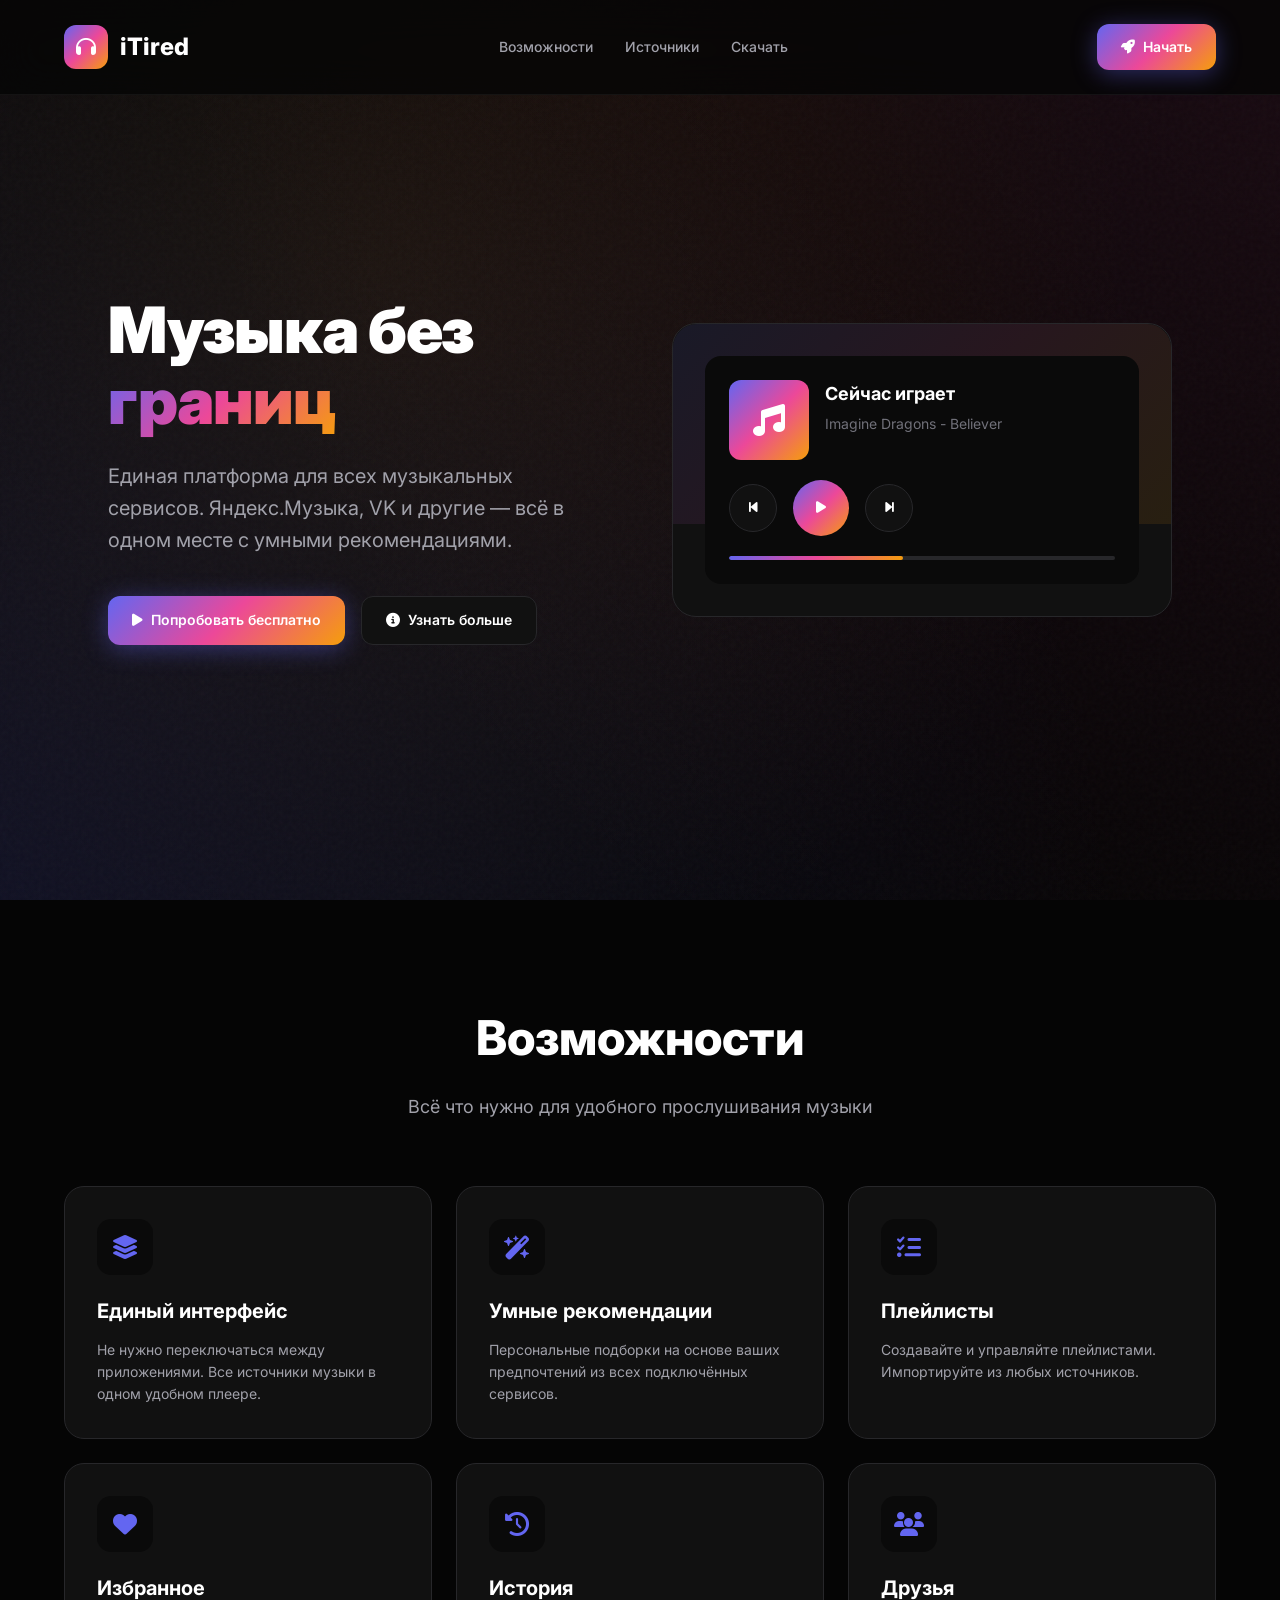
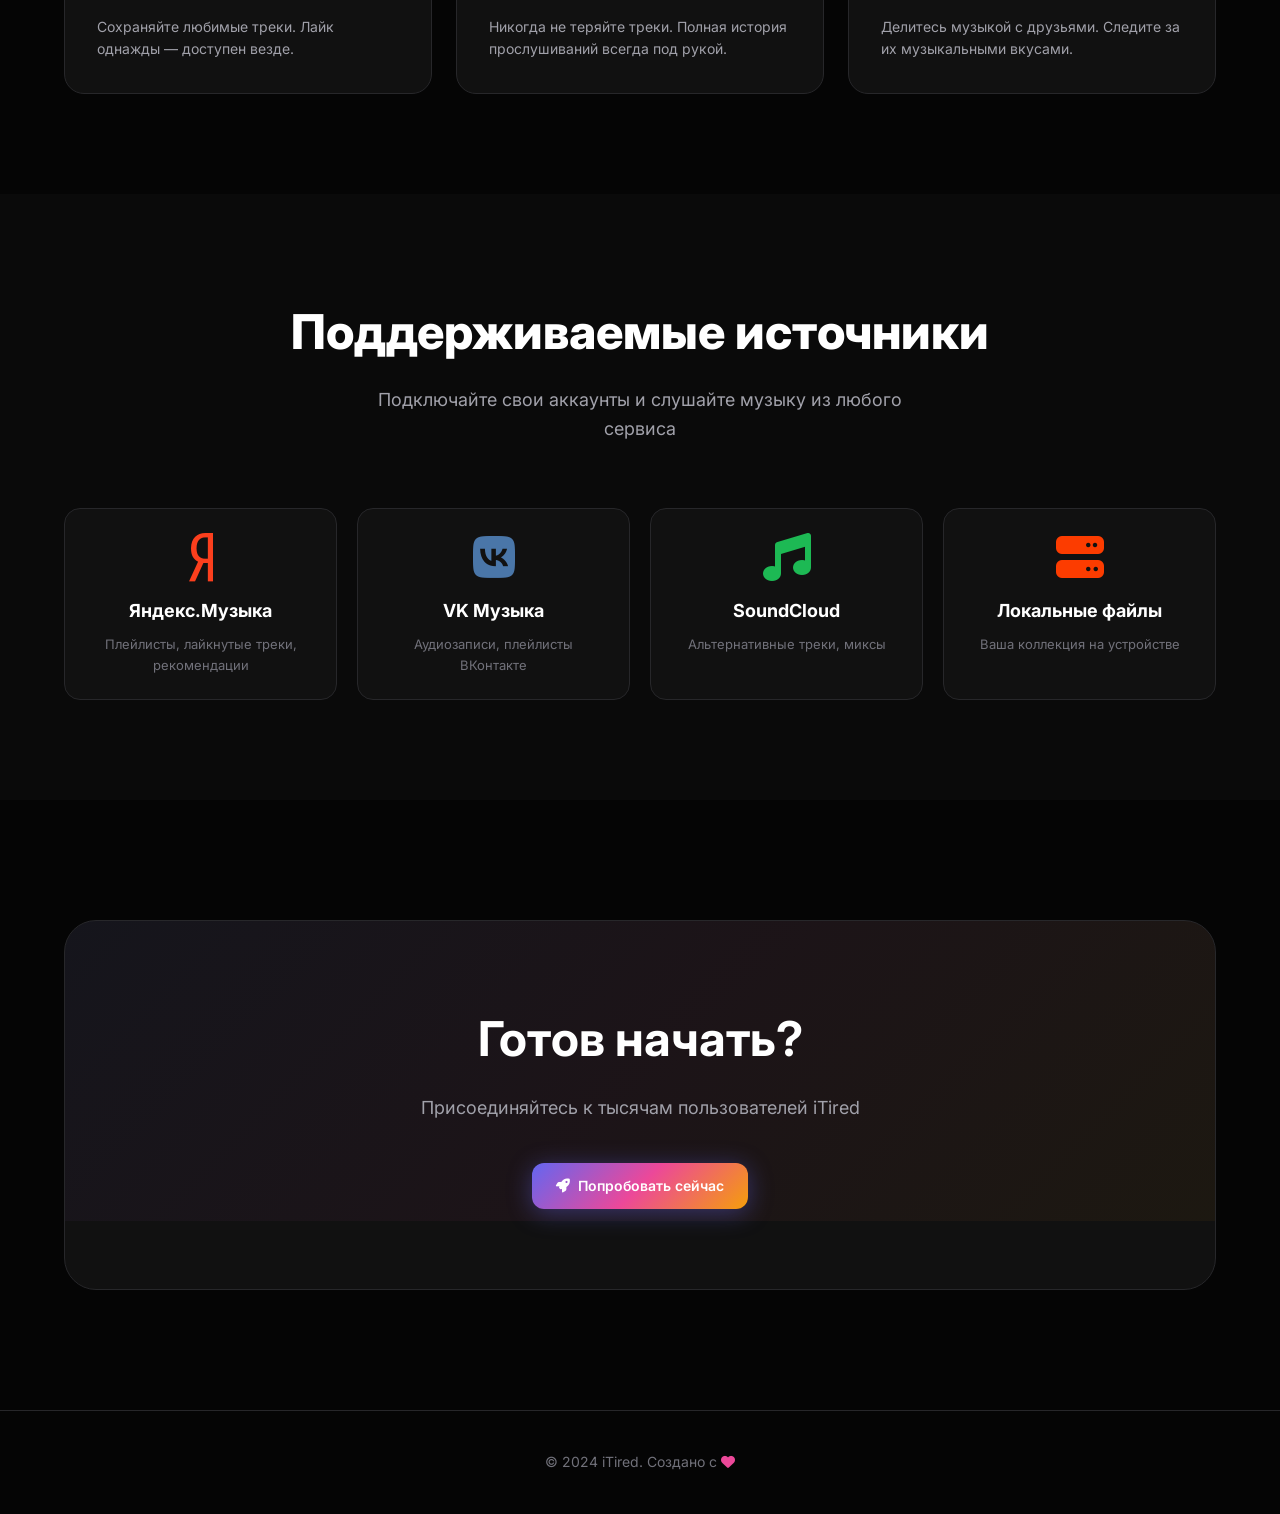
==== itiredmp3-main/landing/index.html @ ed6dc771 "Add files via upload" ====
<!DOCTYPE html>
<html lang="ru">
<head>
    <meta charset="UTF-8">
    <meta name="viewport" content="width=device-width, initial-scale=1.0">
    <title>iTired - Музыкальная платформа нового поколения</title>
    <link href="https://fonts.googleapis.com/css2?family=Inter:wght@400;500;600;700;800;900&display=swap" rel="stylesheet">
    <link href="https://cdnjs.cloudflare.com/ajax/libs/font-awesome/6.4.0/css/all.min.css" rel="stylesheet">
    <style>
        * {
            margin: 0;
            padding: 0;
            box-sizing: border-box;
        }

        :root {
            --bg: #050505;
            --bg-elevated: #0a0a0a;
            --bg-card: #111111;
            --accent: #6366f1;
            --accent-hover: #818cf8;
            --text: #ffffff;
            --text-secondary: #a1a1aa;
            --text-muted: #71717a;
            --border: #27272a;
            --gradient-1: linear-gradient(135deg, #6366f1 0%, #ec4899 50%, #f59e0b 100%);
            --gradient-2: linear-gradient(135deg, #0f0f0f 0%, #1a1a2e 100%);
        }

        body {
            font-family: 'Inter', -apple-system, sans-serif;
            background: var(--bg);
            color: var(--text);
            line-height: 1.6;
            overflow-x: hidden;
        }

        /* Animated Background */
        .bg-animation {
            position: fixed;
            top: 0;
            left: 0;
            width: 100%;
            height: 100%;
            z-index: -1;
            overflow: hidden;
        }

        .bg-animation::before {
            content: '';
            position: absolute;
            top: -50%;
            left: -50%;
            width: 200%;
            height: 200%;
            background: 
                radial-gradient(circle at 20% 80%, rgba(99, 102, 241, 0.15) 0%, transparent 50%),
                radial-gradient(circle at 80% 20%, rgba(236, 72, 153, 0.1) 0%, transparent 50%),
                radial-gradient(circle at 40% 40%, rgba(245, 158, 11, 0.08) 0%, transparent 40%);
            animation: bgMove 20s ease-in-out infinite;
        }

        @keyframes bgMove {
            0%, 100% { transform: translate(0, 0) rotate(0deg); }
            25% { transform: translate(2%, 2%) rotate(1deg); }
            50% { transform: translate(0, 4%) rotate(0deg); }
            75% { transform: translate(-2%, 2%) rotate(-1deg); }
        }

        /* Noise Overlay */
        .noise {
            position: fixed;
            inset: 0;
            z-index: -1;
            opacity: 0.03;
            pointer-events: none;
            background-image: url("data:image/svg+xml,%3Csvg viewBox='0 0 256 256' xmlns='http://www.w3.org/2000/svg'%3E%3Cfilter id='f'%3E%3CfeTurbulence type='fractalNoise' baseFrequency='.8' numOctaves='4' stitchTiles='stitch'/%3E%3C/filter%3E%3Crect width='100%25' height='100%25' filter='url(%23f)'/%3E%3C/svg%3E");
        }

        /* Container */
        .container {
            max-width: 1200px;
            margin: 0 auto;
            padding: 0 24px;
        }

        /* Header */
        header {
            padding: 24px 0;
            position: fixed;
            top: 0;
            left: 0;
            right: 0;
            z-index: 100;
            background: rgba(5, 5, 5, 0.8);
            backdrop-filter: blur(20px);
            border-bottom: 1px solid rgba(255, 255, 255, 0.05);
        }

        header .container {
            display: flex;
            justify-content: space-between;
            align-items: center;
        }

        .logo {
            display: flex;
            align-items: center;
            gap: 12px;
            font-size: 24px;
            font-weight: 800;
            text-decoration: none;
            color: var(--text);
        }

        .logo-icon {
            width: 44px;
            height: 44px;
            background: var(--gradient-1);
            border-radius: 12px;
            display: flex;
            align-items: center;
            justify-content: center;
            font-size: 20px;
        }

        .nav-links {
            display: flex;
            gap: 32px;
            align-items: center;
        }

        .nav-links a {
            color: var(--text-secondary);
            text-decoration: none;
            font-size: 14px;
            font-weight: 500;
            transition: color 0.2s;
        }

        .nav-links a:hover {
            color: var(--text);
        }

        .btn {
            display: inline-flex;
            align-items: center;
            gap: 8px;
            padding: 12px 24px;
            border-radius: 12px;
            font-size: 14px;
            font-weight: 600;
            text-decoration: none;
            transition: all 0.3s;
            cursor: pointer;
            border: none;
        }

        .btn-primary {
            background: var(--gradient-1);
            color: white;
            box-shadow: 0 4px 24px rgba(99, 102, 241, 0.4);
        }

        .btn-primary:hover {
            transform: translateY(-2px);
            box-shadow: 0 8px 32px rgba(99, 102, 241, 0.5);
        }

        .btn-secondary {
            background: var(--bg-card);
            color: var(--text);
            border: 1px solid var(--border);
        }

        .btn-secondary:hover {
            background: var(--bg-elevated);
            border-color: var(--accent);
        }

        /* Hero Section */
        .hero {
            min-height: 100vh;
            display: flex;
            align-items: center;
            padding: 120px 0 80px;
        }

        .hero-content {
            display: grid;
            grid-template-columns: 1fr 1fr;
            gap: 64px;
            align-items: center;
        }

        .hero-text h1 {
            font-size: 64px;
            font-weight: 900;
            line-height: 1.1;
            margin-bottom: 24px;
            letter-spacing: -0.02em;
        }

        .hero-text h1 span {
            background: var(--gradient-1);
            -webkit-background-clip: text;
            -webkit-text-fill-color: transparent;
            background-clip: text;
        }

        .hero-text p {
            font-size: 20px;
            color: var(--text-secondary);
            margin-bottom: 40px;
            max-width: 500px;
        }

        .hero-buttons {
            display: flex;
            gap: 16px;
            flex-wrap: wrap;
        }

        .hero-visual {
            position: relative;
        }

        .hero-card {
            background: var(--bg-card);
            border: 1px solid var(--border);
            border-radius: 24px;
            padding: 32px;
            position: relative;
            overflow: hidden;
        }

        .hero-card::before {
            content: '';
            position: absolute;
            top: 0;
            left: 0;
            right: 0;
            height: 200px;
            background: var(--gradient-1);
            opacity: 0.1;
            border-radius: 24px 24px 0 0;
        }

        .player-preview {
            background: var(--bg-elevated);
            border-radius: 16px;
            padding: 24px;
            position: relative;
            z-index: 1;
        }

        .player-preview-header {
            display: flex;
            gap: 16px;
            margin-bottom: 20px;
        }

        .player-cover {
            width: 80px;
            height: 80px;
            background: var(--gradient-1);
            border-radius: 12px;
            display: flex;
            align-items: center;
            justify-content: center;
            font-size: 32px;
        }

        .player-info h3 {
            font-size: 18px;
            margin-bottom: 4px;
        }

        .player-info p {
            font-size: 14px;
            color: var(--text-muted);
        }

        .player-controls {
            display: flex;
            align-items: center;
            gap: 16px;
        }

        .player-btn {
            width: 48px;
            height: 48px;
            border-radius: 50%;
            background: var(--bg-card);
            border: 1px solid var(--border);
            color: var(--text);
            display: flex;
            align-items: center;
            justify-content: center;
            cursor: pointer;
            transition: all 0.2s;
        }

        .player-btn:hover {
            border-color: var(--accent);
            color: var(--accent);
        }

        .player-btn.play {
            background: var(--gradient-1);
            border: none;
            width: 56px;
            height: 56px;
        }

        .progress-bar {
            height: 4px;
            background: var(--border);
            border-radius: 2px;
            margin-top: 20px;
            overflow: hidden;
        }

        .progress-fill {
            height: 100%;
            width: 45%;
            background: var(--gradient-1);
            border-radius: 2px;
            animation: progressAnim 3s ease-in-out infinite;
        }

        @keyframes progressAnim {
            0%, 100% { width: 25%; }
            50% { width: 65%; }
        }

        /* Features Section */
        .features {
            padding: 100px 0;
        }

        .section-header {
            text-align: center;
            margin-bottom: 64px;
        }

        .section-header h2 {
            font-size: 48px;
            font-weight: 800;
            margin-bottom: 16px;
        }

        .section-header p {
            font-size: 18px;
            color: var(--text-secondary);
            max-width: 600px;
            margin: 0 auto;
        }

        .features-grid {
            display: grid;
            grid-template-columns: repeat(3, 1fr);
            gap: 24px;
        }

        .feature-card {
            background: var(--bg-card);
            border: 1px solid var(--border);
            border-radius: 20px;
            padding: 32px;
            transition: all 0.3s;
        }

        .feature-card:hover {
            border-color: var(--accent);
            transform: translateY(-4px);
        }

        .feature-icon {
            width: 56px;
            height: 56px;
            background: var(--bg-elevated);
            border-radius: 14px;
            display: flex;
            align-items: center;
            justify-content: center;
            font-size: 24px;
            margin-bottom: 20px;
            color: var(--accent);
        }

        .feature-card h3 {
            font-size: 20px;
            margin-bottom: 12px;
        }

        .feature-card p {
            color: var(--text-secondary);
            font-size: 14px;
        }

        /* Sources Section */
        .sources {
            padding: 100px 0;
            background: var(--bg-elevated);
        }

        .sources-grid {
            display: grid;
            grid-template-columns: repeat(4, 1fr);
            gap: 20px;
        }

        .source-card {
            background: var(--bg-card);
            border: 1px solid var(--border);
            border-radius: 16px;
            padding: 24px;
            text-align: center;
            transition: all 0.3s;
        }

        .source-card:hover {
            border-color: var(--accent);
            transform: scale(1.02);
        }

        .source-card i {
            font-size: 48px;
            margin-bottom: 16px;
            display: block;
        }

        .source-card h4 {
            font-size: 18px;
            margin-bottom: 8px;
        }

        .source-card p {
            font-size: 13px;
            color: var(--text-muted);
        }

        .source-yandex { color: #fc3f1d; }
        .source-vk { color: #4a76a8; }
        .source-spotify { color: #1db954; }
        .source-apple { color: #fc3c00; }

        /* CTA Section */
        .cta {
            padding: 120px 0;
            text-align: center;
        }

        .cta-box {
            background: var(--bg-card);
            border: 1px solid var(--border);
            border-radius: 32px;
            padding: 80px 40px;
            position: relative;
            overflow: hidden;
        }

        .cta-box::before {
            content: '';
            position: absolute;
            top: 0;
            left: 0;
            right: 0;
            height: 300px;
            background: var(--gradient-1);
            opacity: 0.05;
        }

        .cta h2 {
            font-size: 48px;
            margin-bottom: 16px;
            position: relative;
        }

        .cta p {
            font-size: 18px;
            color: var(--text-secondary);
            margin-bottom: 40px;
            position: relative;
        }

        .cta .hero-buttons {
            justify-content: center;
            position: relative;
        }

        /* Footer */
        footer {
            padding: 40px 0;
            border-top: 1px solid var(--border);
            text-align: center;
        }

        footer p {
            color: var(--text-muted);
            font-size: 14px;
        }

        footer a {
            color: var(--accent);
            text-decoration: none;
        }

        /* Floating Elements */
        .floating {
            position: absolute;
            animation: float 6s ease-in-out infinite;
        }

        .floating-1 {
            top: 20%;
            right: 10%;
            font-size: 24px;
            opacity: 0.3;
        }

        .floating-2 {
            bottom: 30%;
            left: 5%;
            font-size: 20px;
            opacity: 0.2;
            animation-delay: -3s;
        }

        @keyframes float {
            0%, 100% { transform: translateY(0); }
            50% { transform: translateY(-20px); }
        }

        /* Responsive */
        @media (max-width: 1024px) {
            .hero-content {
                grid-template-columns: 1fr;
                text-align: center;
            }

            .hero-text h1 {
                font-size: 48px;
            }

            .hero-text p {
                margin: 0 auto 40px;
            }

            .hero-buttons {
                justify-content: center;
            }

            .hero-visual {
                max-width: 500px;
                margin: 0 auto;
            }

            .features-grid {
                grid-template-columns: 1fr;
            }

            .sources-grid {
                grid-template-columns: repeat(2, 1fr);
            }
        }

        @media (max-width: 768px) {
            .hero-text h1 {
                font-size: 36px;
            }

            .section-header h2 {
                font-size: 32px;
            }

            .nav-links {
                display: none;
            }

            .sources-grid {
                grid-template-columns: 1fr;
            }

            .cta h2 {
                font-size: 32px;
            }
        }
    </style>
</head>
<body>
    <div class="bg-animation"></div>
    <div class="noise"></div>

    <!-- Header -->
    <header>
        <div class="container">
            <a href="#" class="logo">
                <div class="logo-icon">
                    <i class="fas fa-headphones"></i>
                </div>
                iTired
            </a>
            <nav class="nav-links">
                <a href="#features">Возможности</a>
                <a href="#sources">Источники</a>
                <a href="#download">Скачать</a>
            </nav>
            <a href="#" class="btn btn-primary">
                <i class="fas fa-rocket"></i>
                Начать
            </a>
        </div>
    </header>

    <!-- Hero -->
    <section class="hero">
        <div class="container">
            <div class="hero-content">
                <div class="hero-text">
                    <h1>Музыка без<br><span>границ</span></h1>
                    <p>Единая платформа для всех музыкальных сервисов. Яндекс.Музыка, VK и другие — всё в одном месте с умными рекомендациями.</p>
                    <div class="hero-buttons">
                        <a href="#" class="btn btn-primary">
                            <i class="fas fa-play"></i>
                            Попробовать бесплатно
                        </a>
                        <a href="#" class="btn btn-secondary">
                            <i class="fas fa-info-circle"></i>
                            Узнать больше
                        </a>
                    </div>
                </div>
                <div class="hero-visual">
                    <i class="fas fa-music floating floating-1"></i>
                    <i class="fas fa-headphones floating floating-2"></i>
                    <div class="hero-card">
                        <div class="player-preview">
                            <div class="player-preview-header">
                                <div class="player-cover">
                                    <i class="fas fa-music"></i>
                                </div>
                                <div class="player-info">
                                    <h3>Сейчас играет</h3>
                                    <p>Imagine Dragons - Believer</p>
                                </div>
                            </div>
                            <div class="player-controls">
                                <button class="player-btn"><i class="fas fa-backward-step"></i></button>
                                <button class="player-btn play"><i class="fas fa-play"></i></button>
                                <button class="player-btn"><i class="fas fa-forward-step"></i></button>
                            </div>
                            <div class="progress-bar">
                                <div class="progress-fill"></div>
                            </div>
                        </div>
                    </div>
                </div>
            </div>
        </div>
    </section>

    <!-- Features -->
    <section class="features" id="features">
        <div class="container">
            <div class="section-header">
                <h2>Возможности</h2>
                <p>Всё что нужно для удобного прослушивания музыки</p>
            </div>
            <div class="features-grid">
                <div class="feature-card">
                    <div class="feature-icon">
                        <i class="fas fa-layer-group"></i>
                    </div>
                    <h3>Единый интерфейс</h3>
                    <p>Не нужно переключаться между приложениями. Все источники музыки в одном удобном плеере.</p>
                </div>
                <div class="feature-card">
                    <div class="feature-icon">
                        <i class="fas fa-wand-magic-sparkles"></i>
                    </div>
                    <h3>Умные рекомендации</h3>
                    <p>Персональные подборки на основе ваших предпочтений из всех подключённых сервисов.</p>
                </div>
                <div class="feature-card">
                    <div class="feature-icon">
                        <i class="fas fa-list-check"></i>
                    </div>
                    <h3>Плейлисты</h3>
                    <p>Создавайте и управляйте плейлистами. Импортируйте из любых источников.</p>
                </div>
                <div class="feature-card">
                    <div class="feature-icon">
                        <i class="fas fa-heart"></i>
                    </div>
                    <h3>Избранное</h3>
                    <p>Сохраняйте любимые треки. Лайк однажды — доступен везде.</p>
                </div>
                <div class="feature-card">
                    <div class="feature-icon">
                        <i class="fas fa-clock-rotate-left"></i>
                    </div>
                    <h3>История</h3>
                    <p>Никогда не теряйте треки. Полная история прослушиваний всегда под рукой.</p>
                </div>
                <div class="feature-card">
                    <div class="feature-icon">
                        <i class="fas fa-users"></i>
                    </div>
                    <h3>Друзья</h3>
                    <p>Делитесь музыкой с друзьями. Следите за их музыкальными вкусами.</p>
                </div>
            </div>
        </div>
    </section>

    <!-- Sources -->
    <section class="sources" id="sources">
        <div class="container">
            <div class="section-header">
                <h2>Поддерживаемые источники</h2>
                <p>Подключайте свои аккаунты и слушайте музыку из любого сервиса</p>
            </div>
            <div class="sources-grid">
                <div class="source-card">
                    <i class="fab fa-yandex source-yandex"></i>
                    <h4>Яндекс.Музыка</h4>
                    <p>Плейлисты, лайкнутые треки, рекомендации</p>
                </div>
                <div class="source-card">
                    <i class="fab fa-vk source-vk"></i>
                    <h4>VK Музыка</h4>
                    <p>Аудиозаписи, плейлисты ВКонтакте</p>
                </div>
                <div class="source-card">
                    <i class="fas fa-music source-spotify"></i>
                    <h4>SoundCloud</h4>
                    <p>Альтернативные треки, миксы</p>
                </div>
                <div class="source-card">
                    <i class="fas fa-server source-apple"></i>
                    <h4>Локальные файлы</h4>
                    <p>Ваша коллекция на устройстве</p>
                </div>
            </div>
        </div>
    </section>

    <!-- CTA -->
    <section class="cta" id="download">
        <div class="container">
            <div class="cta-box">
                <h2>Готов начать?</h2>
                <p>Присоединяйтесь к тысячам пользователей iTired</p>
                <div class="hero-buttons">
                    <a href="#" class="btn btn-primary">
                        <i class="fas fa-rocket"></i>
                        Попробовать сейчас
                    </a>
                </div>
            </div>
        </div>
    </section>

    <!-- Footer -->
    <footer>
        <div class="container">
            <p>© 2024 iTired. Создано с <i class="fas fa-heart" style="color: #ec4899;"></i></p>
        </div>
    </footer>

    <script>
        // Smooth scroll
        document.querySelectorAll('a[href^="#"]').forEach(anchor => {
            anchor.addEventListener('click', function (e) {
                e.preventDefault();
                const target = document.querySelector(this.getAttribute('href'));
                if (target) {
                    target.scrollIntoView({
                        behavior: 'smooth'
                    });
                }
            });
        });

        // Header background on scroll
        window.addEventListener('scroll', () => {
            const header = document.querySelector('header');
            if (window.scrollY > 50) {
                header.style.background = 'rgba(5, 5, 5, 0.95)';
            } else {
                header.style.background = 'rgba(5, 5, 5, 0.8)';
            }
        });

        // Animate elements on scroll
        const observerOptions = {
            threshold: 0.1
        };

        const observer = new IntersectionObserver((entries) => {
            entries.forEach(entry => {
                if (entry.isIntersecting) {
                    entry.target.style.opacity = '1';
                    entry.target.style.transform = 'translateY(0)';
                }
            });
        }, observerOptions);

        document.querySelectorAll('.feature-card, .source-card').forEach(el => {
            el.style.opacity = '0';
            el.style.transform = 'translateY(20px)';
            el.style.transition = 'all 0.6s ease';
            observer.observe(el);
        });
    </script>
</body>
</html>
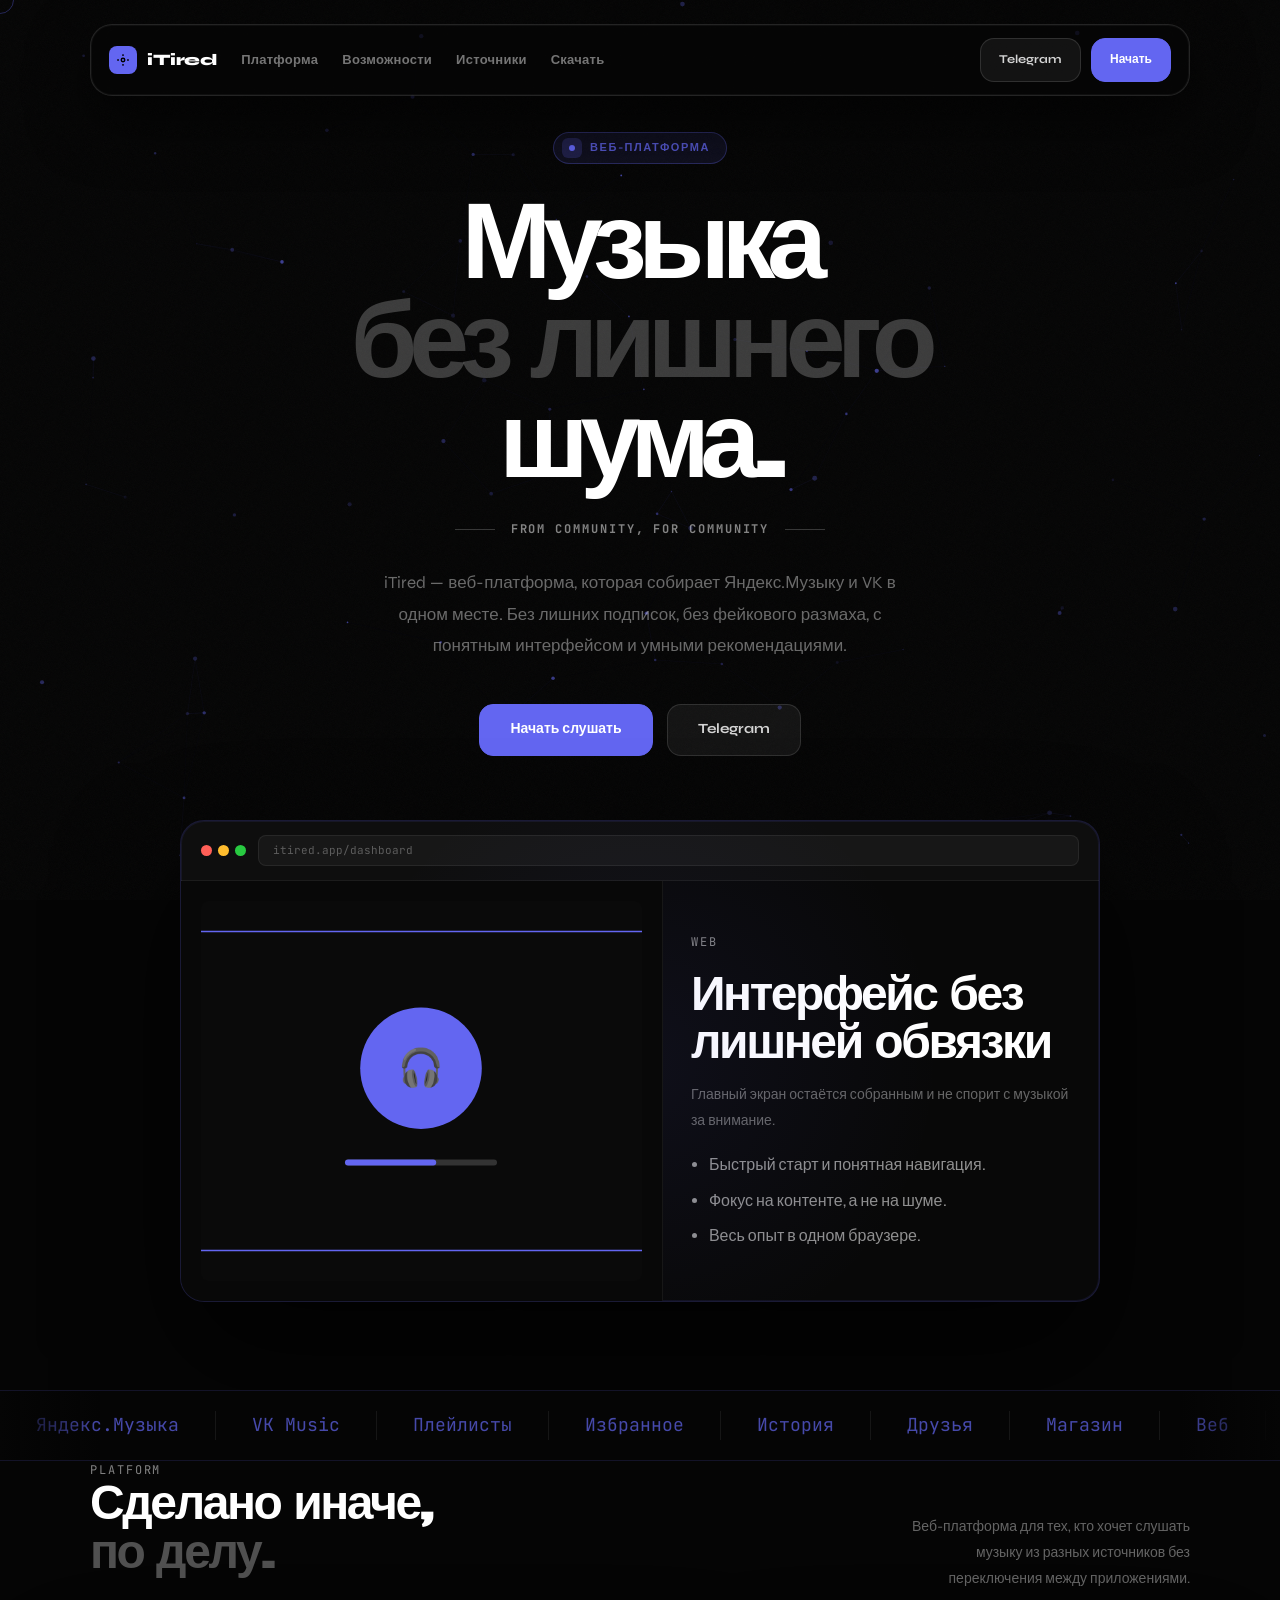
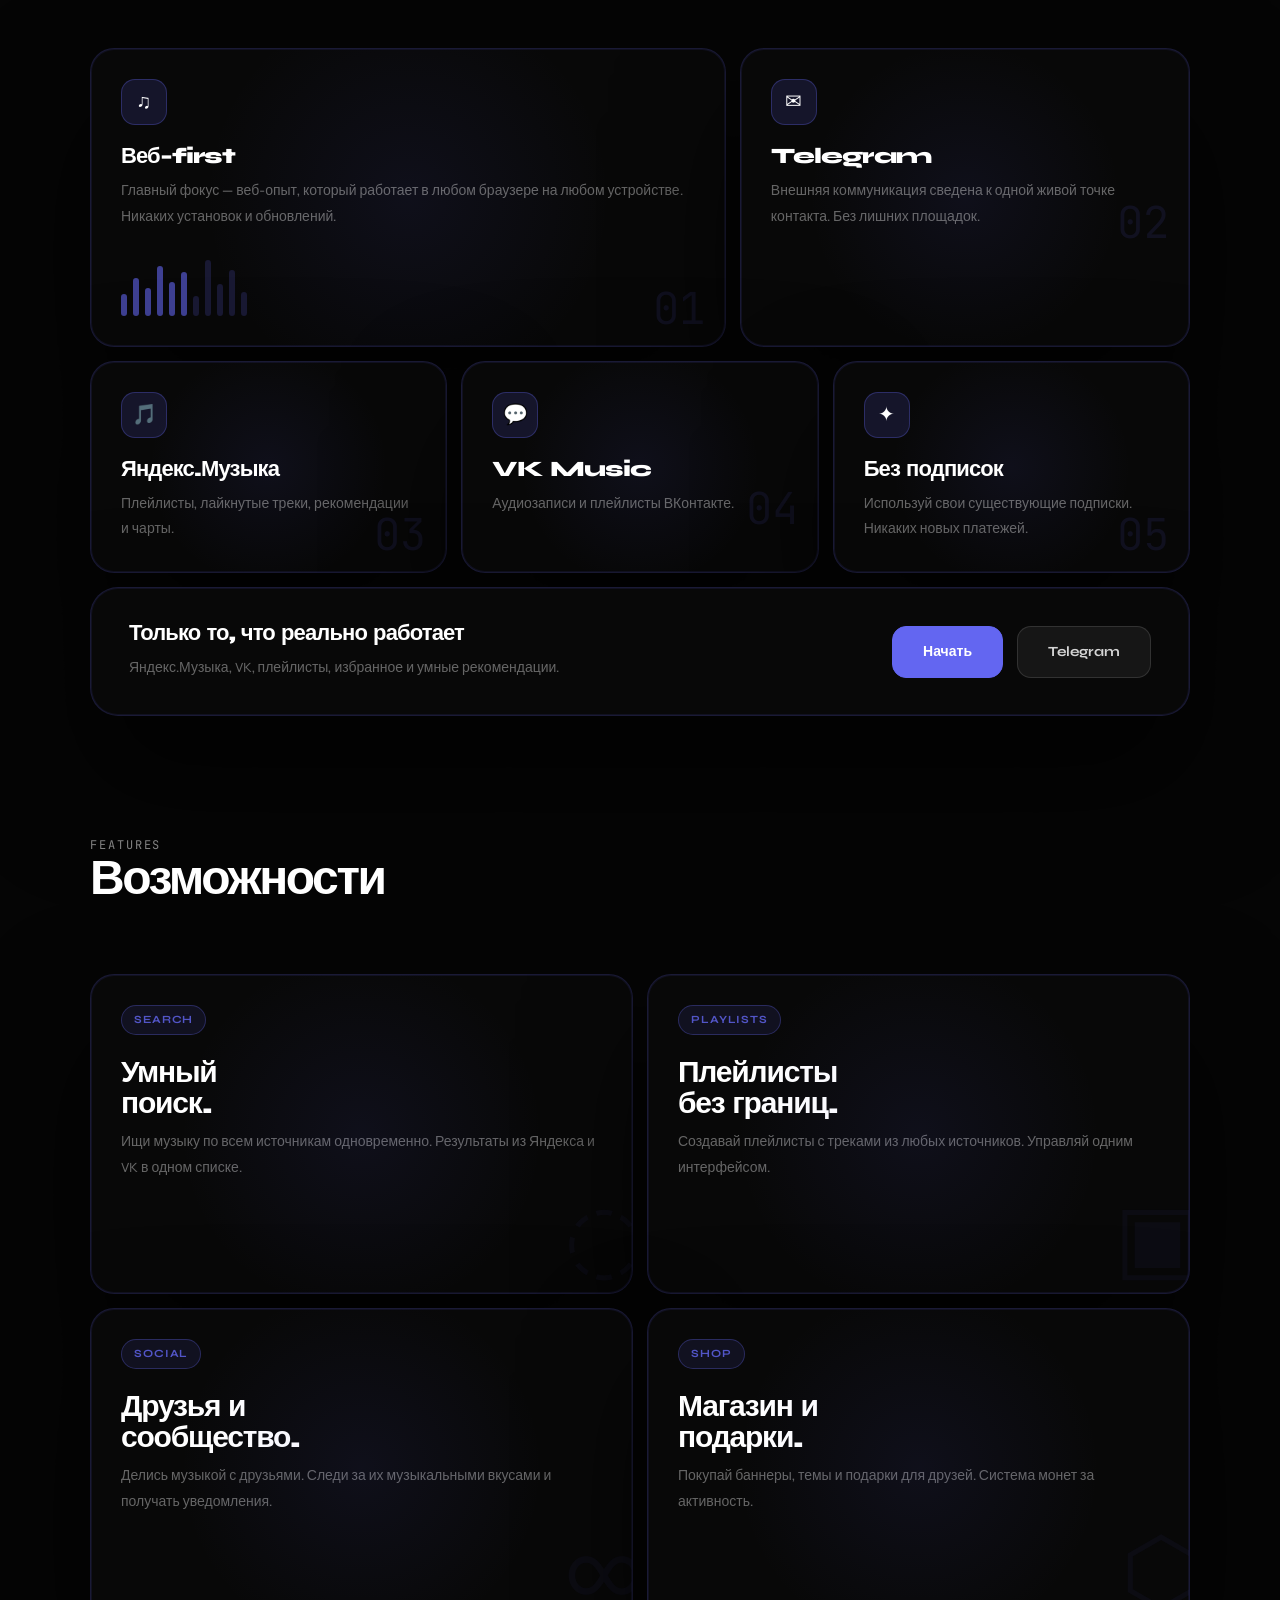
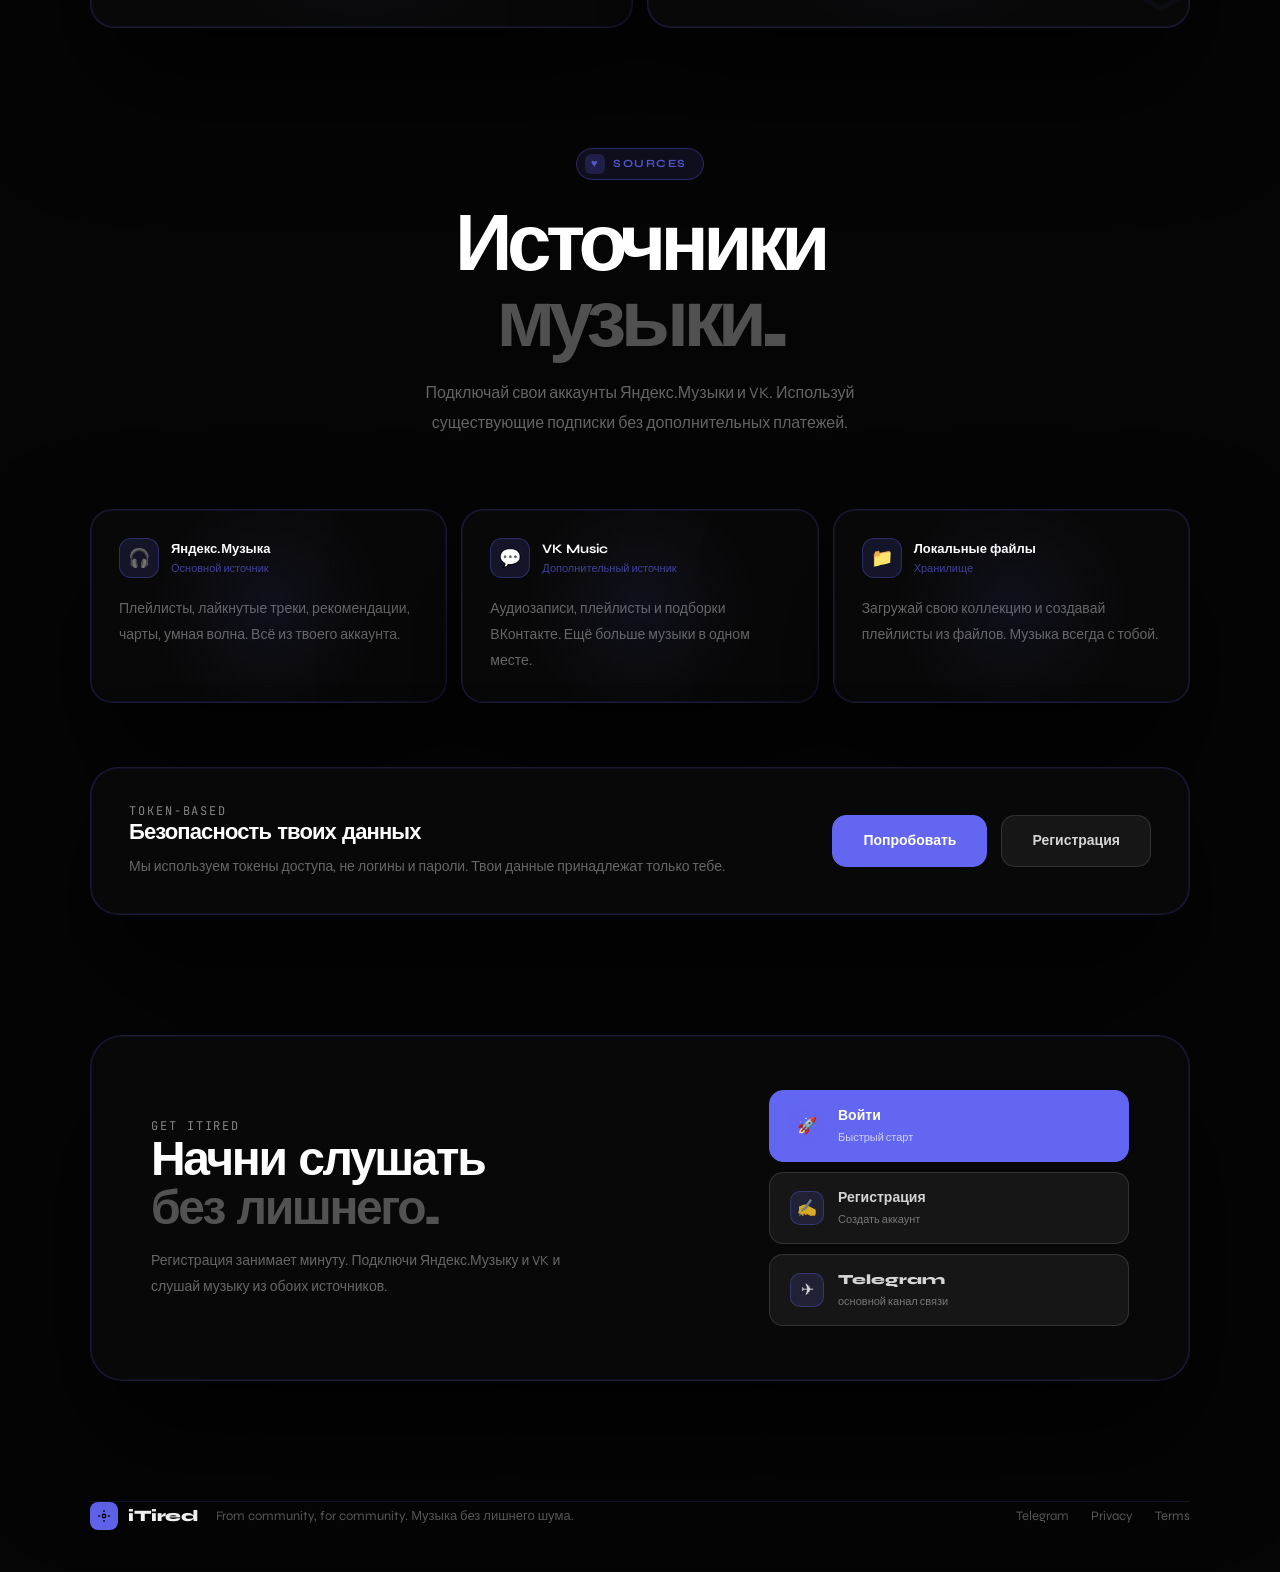
==== commit 39244b5b: "Add files via upload qw" ====
--- a/itiredmp3-main/landing/index.html
+++ b/itiredmp3-main/landing/index.html
@@ -3,817 +3,359 @@
 <head>
     <meta charset="UTF-8">
     <meta name="viewport" content="width=device-width, initial-scale=1.0">
-    <title>iTired - Музыкальная платформа нового поколения</title>
-    <link href="https://fonts.googleapis.com/css2?family=Inter:wght@400;500;600;700;800;900&display=swap" rel="stylesheet">
-    <link href="https://cdnjs.cloudflare.com/ajax/libs/font-awesome/6.4.0/css/all.min.css" rel="stylesheet">
-    <style>
-        * {
-            margin: 0;
-            padding: 0;
-            box-sizing: border-box;
-        }
-
-        :root {
-            --bg: #050505;
-            --bg-elevated: #0a0a0a;
-            --bg-card: #111111;
-            --accent: #6366f1;
-            --accent-hover: #818cf8;
-            --text: #ffffff;
-            --text-secondary: #a1a1aa;
-            --text-muted: #71717a;
-            --border: #27272a;
-            --gradient-1: linear-gradient(135deg, #6366f1 0%, #ec4899 50%, #f59e0b 100%);
-            --gradient-2: linear-gradient(135deg, #0f0f0f 0%, #1a1a2e 100%);
-        }
-
-        body {
-            font-family: 'Inter', -apple-system, sans-serif;
-            background: var(--bg);
-            color: var(--text);
-            line-height: 1.6;
-            overflow-x: hidden;
-        }
-
-        /* Animated Background */
-        .bg-animation {
-            position: fixed;
-            top: 0;
-            left: 0;
-            width: 100%;
-            height: 100%;
-            z-index: -1;
-            overflow: hidden;
-        }
-
-        .bg-animation::before {
-            content: '';
-            position: absolute;
-            top: -50%;
-            left: -50%;
-            width: 200%;
-            height: 200%;
-            background: 
-                radial-gradient(circle at 20% 80%, rgba(99, 102, 241, 0.15) 0%, transparent 50%),
-                radial-gradient(circle at 80% 20%, rgba(236, 72, 153, 0.1) 0%, transparent 50%),
-                radial-gradient(circle at 40% 40%, rgba(245, 158, 11, 0.08) 0%, transparent 40%);
-            animation: bgMove 20s ease-in-out infinite;
-        }
-
-        @keyframes bgMove {
-            0%, 100% { transform: translate(0, 0) rotate(0deg); }
-            25% { transform: translate(2%, 2%) rotate(1deg); }
-            50% { transform: translate(0, 4%) rotate(0deg); }
-            75% { transform: translate(-2%, 2%) rotate(-1deg); }
-        }
-
-        /* Noise Overlay */
-        .noise {
-            position: fixed;
-            inset: 0;
-            z-index: -1;
-            opacity: 0.03;
-            pointer-events: none;
-            background-image: url("data:image/svg+xml,%3Csvg viewBox='0 0 256 256' xmlns='http://www.w3.org/2000/svg'%3E%3Cfilter id='f'%3E%3CfeTurbulence type='fractalNoise' baseFrequency='.8' numOctaves='4' stitchTiles='stitch'/%3E%3C/filter%3E%3Crect width='100%25' height='100%25' filter='url(%23f)'/%3E%3C/svg%3E");
-        }
-
-        /* Container */
-        .container {
-            max-width: 1200px;
-            margin: 0 auto;
-            padding: 0 24px;
-        }
-
-        /* Header */
-        header {
-            padding: 24px 0;
-            position: fixed;
-            top: 0;
-            left: 0;
-            right: 0;
-            z-index: 100;
-            background: rgba(5, 5, 5, 0.8);
-            backdrop-filter: blur(20px);
-            border-bottom: 1px solid rgba(255, 255, 255, 0.05);
-        }
-
-        header .container {
-            display: flex;
-            justify-content: space-between;
-            align-items: center;
-        }
-
-        .logo {
-            display: flex;
-            align-items: center;
-            gap: 12px;
-            font-size: 24px;
-            font-weight: 800;
-            text-decoration: none;
-            color: var(--text);
-        }
-
-        .logo-icon {
-            width: 44px;
-            height: 44px;
-            background: var(--gradient-1);
-            border-radius: 12px;
-            display: flex;
-            align-items: center;
-            justify-content: center;
-            font-size: 20px;
-        }
-
-        .nav-links {
-            display: flex;
-            gap: 32px;
-            align-items: center;
-        }
-
-        .nav-links a {
-            color: var(--text-secondary);
-            text-decoration: none;
-            font-size: 14px;
-            font-weight: 500;
-            transition: color 0.2s;
-        }
-
-        .nav-links a:hover {
-            color: var(--text);
-        }
-
-        .btn {
-            display: inline-flex;
-            align-items: center;
-            gap: 8px;
-            padding: 12px 24px;
-            border-radius: 12px;
-            font-size: 14px;
-            font-weight: 600;
-            text-decoration: none;
-            transition: all 0.3s;
-            cursor: pointer;
-            border: none;
-        }
-
-        .btn-primary {
-            background: var(--gradient-1);
-            color: white;
-            box-shadow: 0 4px 24px rgba(99, 102, 241, 0.4);
-        }
-
-        .btn-primary:hover {
-            transform: translateY(-2px);
-            box-shadow: 0 8px 32px rgba(99, 102, 241, 0.5);
-        }
-
-        .btn-secondary {
-            background: var(--bg-card);
-            color: var(--text);
-            border: 1px solid var(--border);
-        }
-
-        .btn-secondary:hover {
-            background: var(--bg-elevated);
-            border-color: var(--accent);
-        }
-
-        /* Hero Section */
-        .hero {
-            min-height: 100vh;
-            display: flex;
-            align-items: center;
-            padding: 120px 0 80px;
-        }
-
-        .hero-content {
-            display: grid;
-            grid-template-columns: 1fr 1fr;
-            gap: 64px;
-            align-items: center;
-        }
-
-        .hero-text h1 {
-            font-size: 64px;
-            font-weight: 900;
-            line-height: 1.1;
-            margin-bottom: 24px;
-            letter-spacing: -0.02em;
-        }
-
-        .hero-text h1 span {
-            background: var(--gradient-1);
-            -webkit-background-clip: text;
-            -webkit-text-fill-color: transparent;
-            background-clip: text;
-        }
-
-        .hero-text p {
-            font-size: 20px;
-            color: var(--text-secondary);
-            margin-bottom: 40px;
-            max-width: 500px;
-        }
-
-        .hero-buttons {
-            display: flex;
-            gap: 16px;
-            flex-wrap: wrap;
-        }
-
-        .hero-visual {
-            position: relative;
-        }
-
-        .hero-card {
-            background: var(--bg-card);
-            border: 1px solid var(--border);
-            border-radius: 24px;
-            padding: 32px;
-            position: relative;
-            overflow: hidden;
-        }
-
-        .hero-card::before {
-            content: '';
-            position: absolute;
-            top: 0;
-            left: 0;
-            right: 0;
-            height: 200px;
-            background: var(--gradient-1);
-            opacity: 0.1;
-            border-radius: 24px 24px 0 0;
-        }
-
-        .player-preview {
-            background: var(--bg-elevated);
-            border-radius: 16px;
-            padding: 24px;
-            position: relative;
-            z-index: 1;
-        }
-
-        .player-preview-header {
-            display: flex;
-            gap: 16px;
-            margin-bottom: 20px;
-        }
-
-        .player-cover {
-            width: 80px;
-            height: 80px;
-            background: var(--gradient-1);
-            border-radius: 12px;
-            display: flex;
-            align-items: center;
-            justify-content: center;
-            font-size: 32px;
-        }
-
-        .player-info h3 {
-            font-size: 18px;
-            margin-bottom: 4px;
-        }
-
-        .player-info p {
-            font-size: 14px;
-            color: var(--text-muted);
-        }
-
-        .player-controls {
-            display: flex;
-            align-items: center;
-            gap: 16px;
-        }
-
-        .player-btn {
-            width: 48px;
-            height: 48px;
-            border-radius: 50%;
-            background: var(--bg-card);
-            border: 1px solid var(--border);
-            color: var(--text);
-            display: flex;
-            align-items: center;
-            justify-content: center;
-            cursor: pointer;
-            transition: all 0.2s;
-        }
-
-        .player-btn:hover {
-            border-color: var(--accent);
-            color: var(--accent);
-        }
-
-        .player-btn.play {
-            background: var(--gradient-1);
-            border: none;
-            width: 56px;
-            height: 56px;
-        }
-
-        .progress-bar {
-            height: 4px;
-            background: var(--border);
-            border-radius: 2px;
-            margin-top: 20px;
-            overflow: hidden;
-        }
-
-        .progress-fill {
-            height: 100%;
-            width: 45%;
-            background: var(--gradient-1);
-            border-radius: 2px;
-            animation: progressAnim 3s ease-in-out infinite;
-        }
-
-        @keyframes progressAnim {
-            0%, 100% { width: 25%; }
-            50% { width: 65%; }
-        }
-
-        /* Features Section */
-        .features {
-            padding: 100px 0;
-        }
-
-        .section-header {
-            text-align: center;
-            margin-bottom: 64px;
-        }
-
-        .section-header h2 {
-            font-size: 48px;
-            font-weight: 800;
-            margin-bottom: 16px;
-        }
-
-        .section-header p {
-            font-size: 18px;
-            color: var(--text-secondary);
-            max-width: 600px;
-            margin: 0 auto;
-        }
-
-        .features-grid {
-            display: grid;
-            grid-template-columns: repeat(3, 1fr);
-            gap: 24px;
-        }
-
-        .feature-card {
-            background: var(--bg-card);
-            border: 1px solid var(--border);
-            border-radius: 20px;
-            padding: 32px;
-            transition: all 0.3s;
-        }
-
-        .feature-card:hover {
-            border-color: var(--accent);
-            transform: translateY(-4px);
-        }
-
-        .feature-icon {
-            width: 56px;
-            height: 56px;
-            background: var(--bg-elevated);
-            border-radius: 14px;
-            display: flex;
-            align-items: center;
-            justify-content: center;
-            font-size: 24px;
-            margin-bottom: 20px;
-            color: var(--accent);
-        }
-
-        .feature-card h3 {
-            font-size: 20px;
-            margin-bottom: 12px;
-        }
-
-        .feature-card p {
-            color: var(--text-secondary);
-            font-size: 14px;
-        }
-
-        /* Sources Section */
-        .sources {
-            padding: 100px 0;
-            background: var(--bg-elevated);
-        }
-
-        .sources-grid {
-            display: grid;
-            grid-template-columns: repeat(4, 1fr);
-            gap: 20px;
-        }
-
-        .source-card {
-            background: var(--bg-card);
-            border: 1px solid var(--border);
-            border-radius: 16px;
-            padding: 24px;
-            text-align: center;
-            transition: all 0.3s;
-        }
-
-        .source-card:hover {
-            border-color: var(--accent);
-            transform: scale(1.02);
-        }
-
-        .source-card i {
-            font-size: 48px;
-            margin-bottom: 16px;
-            display: block;
-        }
-
-        .source-card h4 {
-            font-size: 18px;
-            margin-bottom: 8px;
-        }
-
-        .source-card p {
-            font-size: 13px;
-            color: var(--text-muted);
-        }
-
-        .source-yandex { color: #fc3f1d; }
-        .source-vk { color: #4a76a8; }
-        .source-spotify { color: #1db954; }
-        .source-apple { color: #fc3c00; }
-
-        /* CTA Section */
-        .cta {
-            padding: 120px 0;
-            text-align: center;
-        }
-
-        .cta-box {
-            background: var(--bg-card);
-            border: 1px solid var(--border);
-            border-radius: 32px;
-            padding: 80px 40px;
-            position: relative;
-            overflow: hidden;
-        }
-
-        .cta-box::before {
-            content: '';
-            position: absolute;
-            top: 0;
-            left: 0;
-            right: 0;
-            height: 300px;
-            background: var(--gradient-1);
-            opacity: 0.05;
-        }
-
-        .cta h2 {
-            font-size: 48px;
-            margin-bottom: 16px;
-            position: relative;
-        }
-
-        .cta p {
-            font-size: 18px;
-            color: var(--text-secondary);
-            margin-bottom: 40px;
-            position: relative;
-        }
-
-        .cta .hero-buttons {
-            justify-content: center;
-            position: relative;
-        }
-
-        /* Footer */
-        footer {
-            padding: 40px 0;
-            border-top: 1px solid var(--border);
-            text-align: center;
-        }
-
-        footer p {
-            color: var(--text-muted);
-            font-size: 14px;
-        }
-
-        footer a {
-            color: var(--accent);
-            text-decoration: none;
-        }
-
-        /* Floating Elements */
-        .floating {
-            position: absolute;
-            animation: float 6s ease-in-out infinite;
-        }
-
-        .floating-1 {
-            top: 20%;
-            right: 10%;
-            font-size: 24px;
-            opacity: 0.3;
-        }
-
-        .floating-2 {
-            bottom: 30%;
-            left: 5%;
-            font-size: 20px;
-            opacity: 0.2;
-            animation-delay: -3s;
-        }
-
-        @keyframes float {
-            0%, 100% { transform: translateY(0); }
-            50% { transform: translateY(-20px); }
-        }
-
-        /* Responsive */
-        @media (max-width: 1024px) {
-            .hero-content {
-                grid-template-columns: 1fr;
-                text-align: center;
-            }
-
-            .hero-text h1 {
-                font-size: 48px;
-            }
-
-            .hero-text p {
-                margin: 0 auto 40px;
-            }
-
-            .hero-buttons {
-                justify-content: center;
-            }
-
-            .hero-visual {
-                max-width: 500px;
-                margin: 0 auto;
-            }
-
-            .features-grid {
-                grid-template-columns: 1fr;
-            }
-
-            .sources-grid {
-                grid-template-columns: repeat(2, 1fr);
-            }
-        }
-
-        @media (max-width: 768px) {
-            .hero-text h1 {
-                font-size: 36px;
-            }
-
-            .section-header h2 {
-                font-size: 32px;
-            }
-
-            .nav-links {
-                display: none;
-            }
-
-            .sources-grid {
-                grid-template-columns: 1fr;
-            }
-
-            .cta h2 {
-                font-size: 32px;
-            }
-        }
-    </style>
+    <title>iTired | Музыка без лишнего шума</title>
+    <meta name="description" content="iTired — веб-платформа для музыки. Яндекс.Музыка и VK в одном месте.">
+    <link rel="icon" type="image/png" href="data:image/svg+xml,<svg xmlns='http://www.w3.org/2000/svg' viewBox='0 0 100 100'><rect fill='%236366f1' width='100' height='100' rx='20'/><text x='50' y='68' font-size='50' text-anchor='middle' fill='white'>🎧</text></svg>">
+    <link rel="preconnect" href="https://fonts.googleapis.com">
+    <link rel="preconnect" href="https://fonts.gstatic.com" crossorigin>
+    <link href="https://fonts.googleapis.com/css2?family=Syne:wght@400;600;700;800&family=JetBrains+Mono:wght@300;400;500&display=swap" rel="stylesheet">
+    <link rel="stylesheet" href="landing.css">
 </head>
 <body>
-    <div class="bg-animation"></div>
-    <div class="noise"></div>
-
-    <!-- Header -->
-    <header>
-        <div class="container">
-            <a href="#" class="logo">
-                <div class="logo-icon">
-                    <i class="fas fa-headphones"></i>
-                </div>
-                iTired
-            </a>
-            <nav class="nav-links">
-                <a href="#features">Возможности</a>
-                <a href="#sources">Источники</a>
-                <a href="#download">Скачать</a>
-            </nav>
-            <a href="#" class="btn btn-primary">
-                <i class="fas fa-rocket"></i>
-                Начать
-            </a>
+    <canvas id="particle-field" aria-hidden="true"></canvas>
+    <div class="noise" aria-hidden="true"></div>
+    <div class="cursor-dot" aria-hidden="true"></div>
+    <div class="cursor-ring" aria-hidden="true"></div>
+
+    <header class="site-nav" id="top">
+        <a class="brand" href="#top">
+            <span class="brand-mark">
+                <svg width="14" height="14" viewBox="0 0 24 24" fill="none" stroke="#000" stroke-width="2.5">
+                    <circle cx="12" cy="12" r="3"></circle>
+                    <path d="M12 2v3M12 19v3M2 12h3M19 12h3"></path>
+                </svg>
+            </span>
+            <span>iTired</span>
+        </a>
+
+        <nav aria-label="Основная навигация">
+            <ul class="nav-links">
+                <li><a href="#platform">Платформа</a></li>
+                <li><a href="#features">Возможности</a></li>
+                <li><a href="#sources">Источники</a></li>
+                <li><a href="#download">Скачать</a></li>
+            </ul>
+        </nav>
+
+        <div class="nav-actions">
+            <a class="nav-ghost" href="https://t.me/iTired" target="_blank" rel="noreferrer">Telegram</a>
+            <a class="nav-solid" href="/login">Начать</a>
         </div>
     </header>
 
-    <!-- Hero -->
-    <section class="hero">
-        <div class="container">
-            <div class="hero-content">
-                <div class="hero-text">
-                    <h1>Музыка без<br><span>границ</span></h1>
-                    <p>Единая платформа для всех музыкальных сервисов. Яндекс.Музыка, VK и другие — всё в одном месте с умными рекомендациями.</p>
-                    <div class="hero-buttons">
-                        <a href="#" class="btn btn-primary">
-                            <i class="fas fa-play"></i>
-                            Попробовать бесплатно
-                        </a>
-                        <a href="#" class="btn btn-secondary">
-                            <i class="fas fa-info-circle"></i>
-                            Узнать больше
-                        </a>
-                    </div>
-                </div>
-                <div class="hero-visual">
-                    <i class="fas fa-music floating floating-1"></i>
-                    <i class="fas fa-headphones floating floating-2"></i>
-                    <div class="hero-card">
-                        <div class="player-preview">
-                            <div class="player-preview-header">
-                                <div class="player-cover">
-                                    <i class="fas fa-music"></i>
-                                </div>
-                                <div class="player-info">
-                                    <h3>Сейчас играет</h3>
-                                    <p>Imagine Dragons - Believer</p>
-                                </div>
-                            </div>
-                            <div class="player-controls">
-                                <button class="player-btn"><i class="fas fa-backward-step"></i></button>
-                                <button class="player-btn play"><i class="fas fa-play"></i></button>
-                                <button class="player-btn"><i class="fas fa-forward-step"></i></button>
-                            </div>
-                            <div class="progress-bar">
-                                <div class="progress-fill"></div>
-                            </div>
+    <main>
+        <section class="hero">
+            <div class="hero-badge" data-reveal>
+                <span class="hero-badge-dot"></span>
+                <span>Веб-платформа</span>
+            </div>
+
+            <h1 class="hero-title" data-reveal>
+                <span>Музыка</span>
+                <span class="hero-title-muted">без лишнего</span>
+                <span>шума.</span>
+            </h1>
+
+            <div class="hero-slogan" data-reveal>
+                <span></span>
+                <strong>From community, for community</strong>
+                <span></span>
+            </div>
+
+            <p class="hero-text" data-reveal>
+                iTired — веб-платформа, которая собирает Яндекс.Музыку и VK в одном месте.
+                Без лишних подписок, без фейкового размаха, с понятным интерфейсом и умными рекомендациями.
+            </p>
+
+            <div class="hero-actions" data-reveal>
+                <a class="button-solid" href="/login">Начать слушать</a>
+                <a class="button-ghost" href="https://t.me/iTired" target="_blank" rel="noreferrer">Telegram</a>
+            </div>
+
+            <div class="hero-panel-shell" data-reveal>
+                <div class="hero-panel-top">
+                    <div class="window-dots">
+                        <span></span>
+                        <span></span>
+                        <span></span>
+                    </div>
+                    <div class="window-path">itired.app/dashboard</div>
+                </div>
+
+                <div class="hero-panel-body">
+                    <div class="hero-panel-preview">
+                        <img class="preview-image is-active" src="data:image/svg+xml,%3Csvg xmlns='http://www.w3.org/2000/svg' width='800' height='500' viewBox='0 0 800 500'%3E%3Crect fill='%230a0a0a' width='800' height='500'/%3E%3Crect x='40' y='40' width='720' height='420' rx='16' fill='none' stroke='%236366f1' stroke-width='2'/%3E%3Ccircle cx='400' cy='220' r='80' fill='%236366f1'/%3E%3Ctext x='400' y='235' text-anchor='middle' fill='white' font-size='48'%3E🎧%3C/text%3E%3Crect x='300' y='340' width='200' height='8' rx='4' fill='%23333'/%3E%3Crect x='300' y='340' width='120' height='8' rx='4' fill='%236366f1'/%3E%3C/svg%3E" alt="Интерфейс iTired">
+                    </div>
+
+                    <div class="hero-panel-copy">
+                        <div class="eyebrow eyebrow-soft">Web</div>
+                        <h2 data-preview-title>Интерфейс без лишней обвязки</h2>
+                        <p data-preview-text>
+                            Главный экран остаётся собранным и не спорит с музыкой за внимание.
+                        </p>
+                        <ul data-preview-points>
+                            <li>Быстрый старт и понятная навигация.</li>
+                            <li>Фокус на контенте, а не на шуме.</li>
+                            <li>Весь опыт в одном браузере.</li>
+                        </ul>
+                    </div>
+                </div>
+            </div>
+        </section>
+
+        <section class="marquee">
+            <div class="marquee-fade left"></div>
+            <div class="marquee-fade right"></div>
+            <div class="marquee-track">
+                <div class="marquee-item">Яндекс.Музыка</div>
+                <div class="marquee-item">VK Music</div>
+                <div class="marquee-item">Плейлисты</div>
+                <div class="marquee-item">Избранное</div>
+                <div class="marquee-item">История</div>
+                <div class="marquee-item">Друзья</div>
+                <div class="marquee-item">Магазин</div>
+                <div class="marquee-item">Веб</div>
+                <div class="marquee-item">Яндекс.Музыка</div>
+                <div class="marquee-item">VK Music</div>
+                <div class="marquee-item">Плейлисты</div>
+                <div class="marquee-item">Избранное</div>
+                <div class="marquee-item">История</div>
+                <div class="marquee-item">Друзья</div>
+                <div class="marquee-item">Магазин</div>
+                <div class="marquee-item">Веб</div>
+            </div>
+        </section>
+
+        <section class="section shell" id="platform">
+            <div class="section-head split" data-reveal>
+                <div>
+                    <div class="eyebrow">Platform</div>
+                    <h2>Сделано иначе,<br><span>по делу.</span></h2>
+                </div>
+                <p>
+                    Веб-платформа для тех, кто хочет слушать музыку из разных источников без переключения между приложениями.
+                </p>
+            </div>
+
+            <div class="bento-grid">
+                <article class="bento-card wide" data-reveal>
+                    <div class="card-inner">
+                        <div class="card-icon">♫</div>
+                        <h3>Веб-first</h3>
+                        <p>
+                            Главный фокус — веб-опыт, который работает в любом браузере на любом устройстве. Никаких установок и обновлений.
+                        </p>
+                        <div class="mini-bars">
+                            <span style="height:22px"></span>
+                            <span style="height:38px"></span>
+                            <span style="height:28px"></span>
+                            <span style="height:50px"></span>
+                            <span style="height:34px"></span>
+                            <span style="height:44px"></span>
+                            <span style="height:20px"></span>
+                            <span style="height:56px"></span>
+                            <span style="height:32px"></span>
+                            <span style="height:46px"></span>
+                            <span style="height:24px"></span>
                         </div>
-                    </div>
-                </div>
-            </div>
+                        <div class="card-num">01</div>
+                    </div>
+                </article>
+
+                <article class="bento-card" data-reveal>
+                    <div class="card-inner">
+                        <div class="card-icon">✉</div>
+                        <h3>Telegram</h3>
+                        <p>
+                            Внешняя коммуникация сведена к одной живой точке контакта. Без лишних площадок.
+                        </p>
+                        <div class="card-num">02</div>
+                    </div>
+                </article>
+
+                <article class="bento-card small" data-reveal>
+                    <div class="card-inner">
+                        <div class="card-icon">🎵</div>
+                        <h3>Яндекс.Музыка</h3>
+                        <p>Плейлисты, лайкнутые треки, рекомендации и чарты.</p>
+                        <div class="card-num">03</div>
+                    </div>
+                </article>
+
+                <article class="bento-card small" data-reveal>
+                    <div class="card-inner">
+                        <div class="card-icon">💬</div>
+                        <h3>VK Music</h3>
+                        <p>Аудиозаписи и плейлисты ВКонтакте.</p>
+                        <div class="card-num">04</div>
+                    </div>
+                </article>
+
+                <article class="bento-card small" data-reveal>
+                    <div class="card-inner">
+                        <div class="card-icon">✦</div>
+                        <h3>Без подписок</h3>
+                        <p>Используй свои существующие подписки. Никаких новых платежей.</p>
+                        <div class="card-num">05</div>
+                    </div>
+                </article>
+
+                <div class="bento-banner" data-reveal>
+                    <div>
+                        <h3>Только то, что реально работает</h3>
+                        <p>Яндекс.Музыка, VK, плейлисты, избранное и умные рекомендации.</p>
+                    </div>
+                    <div class="banner-actions">
+                        <a class="button-solid" href="/login">Начать</a>
+                        <a class="button-ghost" href="https://t.me/iTired" target="_blank" rel="noreferrer">Telegram</a>
+                    </div>
+                </div>
+            </div>
+        </section>
+
+        <section class="section shell" id="features">
+            <div class="section-head" data-reveal>
+                <div>
+                    <div class="eyebrow">Features</div>
+                    <h2>Возможности</h2>
+                </div>
+            </div>
+
+            <div class="philosophy-grid">
+                <article class="philosophy-card" data-reveal>
+                    <div class="philosophy-tag">Search</div>
+                    <h3>Умный<br>поиск.</h3>
+                    <p>Ищи музыку по всем источникам одновременно. Результаты из Яндекса и VK в одном списке.</p>
+                    <div class="philosophy-deco">◌</div>
+                </article>
+
+                <article class="philosophy-card" data-reveal>
+                    <div class="philosophy-tag">Playlists</div>
+                    <h3>Плейлисты<br>без границ.</h3>
+                    <p>Создавай плейлисты с треками из любых источников. Управляй одним интерфейсом.</p>
+                    <div class="philosophy-deco">▣</div>
+                </article>
+
+                <article class="philosophy-card" data-reveal>
+                    <div class="philosophy-tag">Social</div>
+                    <h3>Друзья и<br>сообщество.</h3>
+                    <p>Делись музыкой с друзьями. Следи за их музыкальными вкусами и получать уведомления.</p>
+                    <div class="philosophy-deco">∞</div>
+                </article>
+
+                <article class="philosophy-card" data-reveal>
+                    <div class="philosophy-tag">Shop</div>
+                    <h3>Магазин и<br>подарки.</h3>
+                    <p>Покупай баннеры, темы и подарки для друзей. Система монет за активность.</p>
+                    <div class="philosophy-deco">⬡</div>
+                </article>
+            </div>
+        </section>
+
+        <section class="section shell" id="sources">
+            <div class="community-head" data-reveal>
+                <div class="community-pill">
+                    <span>♥</span>
+                    <strong>Sources</strong>
+                </div>
+                <h2>Источники<br><span>музыки.</span></h2>
+                <p>
+                    Подключай свои аккаунты Яндекс.Музыки и VK. Используй существующие подписки без дополнительных платежей.
+                </p>
+            </div>
+
+            <div class="quote-grid">
+                <article class="quote-card" data-reveal>
+                    <div class="quote-head">
+                        <div class="quote-avatar">🎧</div>
+                        <div><div class="quote-name">Яндекс.Музыка</div><div class="quote-role">Основной источник</div></div>
+                    </div>
+                    <p>Плейлисты, лайкнутые треки, рекомендации, чарты, умная волна. Всё из твоего аккаунта.</p>
+                </article>
+
+                <article class="quote-card" data-reveal>
+                    <div class="quote-head">
+                        <div class="quote-avatar">💬</div>
+                        <div><div class="quote-name">VK Music</div><div class="quote-role">Дополнительный источник</div></div>
+                    </div>
+                    <p>Аудиозаписи, плейлисты и подборки ВКонтакте. Ещё больше музыки в одном месте.</p>
+                </article>
+
+                <article class="quote-card" data-reveal>
+                    <div class="quote-head">
+                        <div class="quote-avatar">📁</div>
+                        <div><div class="quote-name">Локальные файлы</div><div class="quote-role">Хранилище</div></div>
+                    </div>
+                    <p>Загружай свою коллекцию и создавай плейлисты из файлов. Музыка всегда с тобой.</p>
+                </article>
+            </div>
+
+            <div class="pledge-banner" data-reveal>
+                <div>
+                    <div class="eyebrow">Token-based</div>
+                    <h3>Безопасность твоих данных</h3>
+                    <p>
+                        Мы используем токены доступа, не логины и пароли. Твои данные принадлежат только тебе.
+                    </p>
+                </div>
+                <div class="pledge-actions">
+                    <a class="button-solid" href="/login">Попробовать</a>
+                    <a class="button-ghost" href="/register">Регистрация</a>
+                </div>
+            </div>
+        </section>
+
+        <section class="section shell" id="download">
+            <div class="download-block" data-reveal>
+                <div class="download-copy">
+                    <div class="eyebrow">Get iTired</div>
+                    <h2>Начни слушать<br><span>без лишнего.</span></h2>
+                    <p>
+                        Регистрация занимает минуту. Подключи Яндекс.Музыку и VK и слушай музыку из обоих источников.
+                    </p>
+                </div>
+
+                <div class="platform-list">
+                    <a class="platform-card is-solid" href="/login">
+                        <div class="platform-icon">🚀</div>
+                        <div><div class="platform-label">Войти</div><div class="platform-sub">Быстрый старт</div></div>
+                    </a>
+
+                    <a class="platform-card" href="/register">
+                        <div class="platform-icon">✍</div>
+                        <div><div class="platform-label">Регистрация</div><div class="platform-sub">Создать аккаунт</div></div>
+                    </a>
+
+                    <a class="platform-card" href="https://t.me/iTired" target="_blank" rel="noreferrer">
+                        <div class="platform-icon">✈</div>
+                        <div><div class="platform-label">Telegram</div><div class="platform-sub">основной канал связи</div></div>
+                    </a>
+                </div>
+            </div>
+        </section>
+    </main>
+
+    <footer class="footer shell">
+        <div class="footer-brandline">
+            <a class="brand" href="#top">
+                <span class="brand-mark">
+                    <svg width="14" height="14" viewBox="0 0 24 24" fill="none" stroke="#000" stroke-width="2.5">
+                        <circle cx="12" cy="12" r="3"></circle>
+                        <path d="M12 2v3M12 19v3M2 12h3M19 12h3"></path>
+                    </svg>
+                </span>
+                <span>iTired</span>
+            </a>
+            <p>From community, for community. Музыка без лишнего шума.</p>
         </div>
-    </section>
-
-    <!-- Features -->
-    <section class="features" id="features">
-        <div class="container">
-            <div class="section-header">
-                <h2>Возможности</h2>
-                <p>Всё что нужно для удобного прослушивания музыки</p>
-            </div>
-            <div class="features-grid">
-                <div class="feature-card">
-                    <div class="feature-icon">
-                        <i class="fas fa-layer-group"></i>
-                    </div>
-                    <h3>Единый интерфейс</h3>
-                    <p>Не нужно переключаться между приложениями. Все источники музыки в одном удобном плеере.</p>
-                </div>
-                <div class="feature-card">
-                    <div class="feature-icon">
-                        <i class="fas fa-wand-magic-sparkles"></i>
-                    </div>
-                    <h3>Умные рекомендации</h3>
-                    <p>Персональные подборки на основе ваших предпочтений из всех подключённых сервисов.</p>
-                </div>
-                <div class="feature-card">
-                    <div class="feature-icon">
-                        <i class="fas fa-list-check"></i>
-                    </div>
-                    <h3>Плейлисты</h3>
-                    <p>Создавайте и управляйте плейлистами. Импортируйте из любых источников.</p>
-                </div>
-                <div class="feature-card">
-                    <div class="feature-icon">
-                        <i class="fas fa-heart"></i>
-                    </div>
-                    <h3>Избранное</h3>
-                    <p>Сохраняйте любимые треки. Лайк однажды — доступен везде.</p>
-                </div>
-                <div class="feature-card">
-                    <div class="feature-icon">
-                        <i class="fas fa-clock-rotate-left"></i>
-                    </div>
-                    <h3>История</h3>
-                    <p>Никогда не теряйте треки. Полная история прослушиваний всегда под рукой.</p>
-                </div>
-                <div class="feature-card">
-                    <div class="feature-icon">
-                        <i class="fas fa-users"></i>
-                    </div>
-                    <h3>Друзья</h3>
-                    <p>Делитесь музыкой с друзьями. Следите за их музыкальными вкусами.</p>
-                </div>
-            </div>
-        </div>
-    </section>
-
-    <!-- Sources -->
-    <section class="sources" id="sources">
-        <div class="container">
-            <div class="section-header">
-                <h2>Поддерживаемые источники</h2>
-                <p>Подключайте свои аккаунты и слушайте музыку из любого сервиса</p>
-            </div>
-            <div class="sources-grid">
-                <div class="source-card">
-                    <i class="fab fa-yandex source-yandex"></i>
-                    <h4>Яндекс.Музыка</h4>
-                    <p>Плейлисты, лайкнутые треки, рекомендации</p>
-                </div>
-                <div class="source-card">
-                    <i class="fab fa-vk source-vk"></i>
-                    <h4>VK Музыка</h4>
-                    <p>Аудиозаписи, плейлисты ВКонтакте</p>
-                </div>
-                <div class="source-card">
-                    <i class="fas fa-music source-spotify"></i>
-                    <h4>SoundCloud</h4>
-                    <p>Альтернативные треки, миксы</p>
-                </div>
-                <div class="source-card">
-                    <i class="fas fa-server source-apple"></i>
-                    <h4>Локальные файлы</h4>
-                    <p>Ваша коллекция на устройстве</p>
-                </div>
-            </div>
-        </div>
-    </section>
-
-    <!-- CTA -->
-    <section class="cta" id="download">
-        <div class="container">
-            <div class="cta-box">
-                <h2>Готов начать?</h2>
-                <p>Присоединяйтесь к тысячам пользователей iTired</p>
-                <div class="hero-buttons">
-                    <a href="#" class="btn btn-primary">
-                        <i class="fas fa-rocket"></i>
-                        Попробовать сейчас
-                    </a>
-                </div>
-            </div>
-        </div>
-    </section>
-
-    <!-- Footer -->
-    <footer>
-        <div class="container">
-            <p>© 2024 iTired. Создано с <i class="fas fa-heart" style="color: #ec4899;"></i></p>
+
+        <div class="footer-links">
+            <a href="https://t.me/iTired" target="_blank" rel="noreferrer">Telegram</a>
+            <a href="/privacy">Privacy</a>
+            <a href="/terms">Terms</a>
         </div>
     </footer>
 
-    <script>
-        // Smooth scroll
-        document.querySelectorAll('a[href^="#"]').forEach(anchor => {
-            anchor.addEventListener('click', function (e) {
-                e.preventDefault();
-                const target = document.querySelector(this.getAttribute('href'));
-                if (target) {
-                    target.scrollIntoView({
-                        behavior: 'smooth'
-                    });
-                }
-            });
-        });
-
-        // Header background on scroll
-        window.addEventListener('scroll', () => {
-            const header = document.querySelector('header');
-            if (window.scrollY > 50) {
-                header.style.background = 'rgba(5, 5, 5, 0.95)';
-            } else {
-                header.style.background = 'rgba(5, 5, 5, 0.8)';
-            }
-        });
-
-        // Animate elements on scroll
-        const observerOptions = {
-            threshold: 0.1
-        };
-
-        const observer = new IntersectionObserver((entries) => {
-            entries.forEach(entry => {
-                if (entry.isIntersecting) {
-                    entry.target.style.opacity = '1';
-                    entry.target.style.transform = 'translateY(0)';
-                }
-            });
-        }, observerOptions);
-
-        document.querySelectorAll('.feature-card, .source-card').forEach(el => {
-            el.style.opacity = '0';
-            el.style.transform = 'translateY(20px)';
-            el.style.transition = 'all 0.6s ease';
-            observer.observe(el);
-        });
-    </script>
+    <script src="landing.js"></script>
 </body>
 </html>
--- a/itiredmp3-main/landing/landing.css
+++ b/itiredmp3-main/landing/landing.css
@@ -0,0 +1,1051 @@
+:root {
+    color-scheme: dark;
+}
+
+*,
+*::before,
+*::after {
+    box-sizing: border-box;
+}
+
+html {
+    scroll-behavior: smooth;
+}
+
+body {
+    margin: 0;
+    background: #050505;
+    color: #ffffff;
+    font-family: "Syne", sans-serif;
+    line-height: 1.6;
+    overflow-x: hidden;
+}
+
+body.cursor-enabled,
+body.cursor-enabled a,
+body.cursor-enabled button {
+    cursor: none;
+}
+
+a {
+    color: inherit;
+    text-decoration: none;
+}
+
+button {
+    font: inherit;
+    color: inherit;
+    background: none;
+    border: 0;
+    padding: 0;
+}
+
+img {
+    display: block;
+    width: 100%;
+}
+
+#particle-field {
+    position: fixed;
+    inset: 0;
+    z-index: -3;
+    width: 100%;
+    height: 100%;
+    pointer-events: none;
+}
+
+.noise {
+    position: fixed;
+    inset: 0;
+    z-index: -2;
+    opacity: 0.03;
+    pointer-events: none;
+    background-image: url("data:image/svg+xml,%3Csvg viewBox='0 0 512 512' xmlns='http://www.w3.org/2000/svg'%3E%3Cfilter id='f'%3E%3CfeTurbulence type='fractalNoise' baseFrequency='.8' numOctaves='4' stitchTiles='stitch'/%3E%3C/filter%3E%3Crect width='100%25' height='100%25' filter='url(%23f)'/%3E%3C/svg%3E");
+    background-size: 200px;
+}
+
+.cursor-dot,
+.cursor-ring,
+.custom-cursor {
+    position: fixed;
+    top: -100px;
+    left: -100px;
+    pointer-events: none;
+    z-index: 9999;
+    transform: translate(-50%, -50%);
+}
+
+.cursor-dot,
+.custom-cursor {
+    width: 6px;
+    height: 6px;
+    border-radius: 50%;
+    background: #6366f1;
+}
+
+.cursor-ring,
+.custom-cursor {
+    width: 28px;
+    height: 28px;
+    border: 1px solid rgba(99, 102, 241, 0.35);
+    border-radius: 50%;
+    transition: width 0.28s ease, height 0.28s ease, border-color 0.28s ease, transform 0.1s ease;
+}
+
+.cursor-ring.is-active,
+.custom-cursor.hover {
+    width: 48px;
+    height: 48px;
+    border-color: rgba(99, 102, 241, 0.68);
+    background: rgba(99, 102, 241, 0.1);
+}
+
+.shell {
+    width: min(1100px, calc(100% - 48px));
+    margin: 0 auto;
+}
+
+.section {
+    padding: 0 0 120px;
+}
+
+.site-nav {
+    position: fixed;
+    top: 24px;
+    left: 50%;
+    transform: translateX(-50%);
+    z-index: 1000;
+    width: min(1100px, calc(100% - 48px));
+    padding: 13px 18px;
+    display: flex;
+    align-items: center;
+    gap: 24px;
+    border-radius: 22px;
+    border: 1px solid rgba(255, 255, 255, 0.12);
+    background: rgba(5, 5, 5, 0.6);
+    backdrop-filter: blur(40px);
+    box-shadow: 0 0 0 1px rgba(255, 255, 255, 0.04) inset, 0 24px 60px rgba(0, 0, 0, 0.6);
+}
+
+.site-nav.is-scrolled {
+    background: rgba(5, 5, 5, 0.86);
+}
+
+.brand {
+    display: inline-flex;
+    align-items: center;
+    gap: 10px;
+    font-weight: 800;
+    font-size: 16px;
+    letter-spacing: -0.03em;
+    white-space: nowrap;
+}
+
+.brand-mark {
+    width: 28px;
+    height: 28px;
+    display: flex;
+    align-items: center;
+    justify-content: center;
+    border-radius: 8px;
+    background: #6366f1;
+    flex-shrink: 0;
+}
+
+.nav-links {
+    display: flex;
+    align-items: center;
+    gap: 24px;
+    list-style: none;
+    margin: 0;
+    padding: 0;
+    color: rgba(255, 255, 255, 0.45);
+    font-size: 13px;
+    font-weight: 600;
+    letter-spacing: 0.02em;
+}
+
+.nav-links a,
+.footer-links a {
+    transition: color 0.2s ease;
+}
+
+.nav-links a:hover,
+.footer-links a:hover {
+    color: #6366f1;
+}
+
+.nav-actions {
+    display: flex;
+    gap: 10px;
+    margin-left: auto;
+}
+
+.nav-ghost,
+.nav-solid,
+.button-solid,
+.button-ghost,
+.preview-button,
+.platform-card {
+    border-radius: 14px;
+    transition: transform 0.22s ease, background 0.22s ease, border-color 0.22s ease, color 0.22s ease, box-shadow 0.22s ease;
+}
+
+.nav-ghost,
+.button-ghost,
+.preview-button,
+.platform-card {
+    border: 1px solid rgba(255, 255, 255, 0.12);
+    background: rgba(255, 255, 255, 0.06);
+    color: rgba(255, 255, 255, 0.82);
+}
+
+.nav-ghost,
+.nav-solid,
+.button-solid,
+.button-ghost {
+    min-height: 44px;
+    padding: 0 18px;
+    display: inline-flex;
+    align-items: center;
+    justify-content: center;
+    font-size: 12px;
+    font-weight: 700;
+    white-space: nowrap;
+}
+
+.nav-solid,
+.button-solid,
+.platform-card.is-solid {
+    border: 1px solid #6366f1;
+    background: #6366f1;
+    color: #ffffff;
+}
+
+.nav-ghost:hover,
+.nav-solid:hover,
+.button-solid:hover,
+.button-ghost:hover,
+.preview-button:hover,
+.platform-card:hover {
+    transform: translateY(-2px);
+}
+
+.hero {
+    min-height: 100vh;
+    display: flex;
+    flex-direction: column;
+    align-items: center;
+    justify-content: center;
+    padding: 132px 24px 88px;
+    text-align: center;
+    position: relative;
+    overflow: hidden;
+}
+
+.hero-badge,
+.community-pill {
+    display: inline-flex;
+    align-items: center;
+    gap: 8px;
+    padding: 5px 16px 5px 8px;
+    background: rgba(99, 102, 241, 0.1);
+    border: 1px solid rgba(99, 102, 241, 0.3);
+    border-radius: 100px;
+    font-size: 11px;
+    font-weight: 700;
+    color: rgba(99, 102, 241, 0.8);
+    text-transform: uppercase;
+    letter-spacing: 0.14em;
+    margin-bottom: 30px;
+}
+
+.hero-badge-dot,
+.community-pill span {
+    width: 20px;
+    height: 20px;
+    border-radius: 6px;
+    background: rgba(99, 102, 241, 0.2);
+    display: inline-flex;
+    align-items: center;
+    justify-content: center;
+    flex-shrink: 0;
+}
+
+.hero-badge-dot::after {
+    content: "";
+    width: 6px;
+    height: 6px;
+    border-radius: 50%;
+    background: #6366f1;
+    animation: blink 2s infinite;
+}
+
+.hero-title {
+    margin: 0 0 28px;
+    font-size: clamp(56px, 10vw, 108px);
+    font-weight: 800;
+    line-height: 0.92;
+    letter-spacing: -0.08em;
+}
+
+.hero-title span {
+    display: block;
+}
+
+.hero-title-muted {
+    color: rgba(255, 255, 255, 0.22);
+}
+
+.hero-slogan {
+    display: inline-flex;
+    align-items: center;
+    gap: 16px;
+    margin-bottom: 28px;
+}
+
+.hero-slogan span {
+    width: 40px;
+    height: 1px;
+    background: rgba(255, 255, 255, 0.2);
+}
+
+.hero-slogan strong,
+.eyebrow,
+.eyebrow-soft {
+    font-family: "JetBrains Mono", monospace;
+    font-size: 12px;
+    color: rgba(255, 255, 255, 0.5);
+    letter-spacing: 0.16em;
+    text-transform: uppercase;
+}
+
+.hero-text {
+    max-width: 540px;
+    margin: 0 0 42px;
+    color: rgba(255, 255, 255, 0.4);
+    font-size: clamp(14px, 1.8vw, 17px);
+    line-height: 1.85;
+}
+
+.hero-actions,
+.banner-actions,
+.pledge-actions {
+    display: flex;
+    align-items: center;
+    justify-content: center;
+    gap: 14px;
+    flex-wrap: wrap;
+}
+
+.button-solid,
+.button-ghost {
+    min-height: 52px;
+    padding: 0 30px;
+    font-size: 14px;
+}
+
+.hero-panel-shell,
+.bento-card,
+.quote-card,
+.philosophy-card,
+.download-block,
+.pledge-banner,
+.bento-banner {
+    position: relative;
+    overflow: hidden;
+    border: 1px solid rgba(99, 102, 241, 0.2);
+    background: rgba(8, 8, 8, 1);
+    box-shadow: 0 0 0 1px rgba(99, 102, 241, 0.1) inset, 0 60px 120px rgba(0, 0, 0, 0.75);
+}
+
+.hero-panel-shell,
+.bento-card,
+.quote-card,
+.philosophy-card {
+    --glow-x: 50%;
+    --glow-y: 50%;
+}
+
+.hero-panel-shell::before,
+.bento-card::before,
+.quote-card::before,
+.philosophy-card::before {
+    content: "";
+    position: absolute;
+    inset: 0;
+    background: radial-gradient(circle at var(--glow-x) var(--glow-y), rgba(99, 102, 241, 0.08), transparent 58%);
+    pointer-events: none;
+}
+
+.hero-panel-shell {
+    width: min(920px, 100%);
+    margin-top: 64px;
+    border-radius: 24px;
+    text-align: left;
+}
+
+.hero-panel-top {
+    display: flex;
+    align-items: center;
+    gap: 12px;
+    padding: 14px 20px;
+    background: rgba(255, 255, 255, 0.025);
+    border-bottom: 1px solid rgba(255, 255, 255, 0.06);
+}
+
+.window-dots {
+    display: flex;
+    gap: 6px;
+}
+
+.window-dots span {
+    width: 11px;
+    height: 11px;
+    border-radius: 50%;
+}
+
+.window-dots span:nth-child(1) {
+    background: #ff5f57;
+}
+
+.window-dots span:nth-child(2) {
+    background: #ffbd2e;
+}
+
+.window-dots span:nth-child(3) {
+    background: #28ca41;
+}
+
+.window-path {
+    flex: 1;
+    min-width: 0;
+    padding: 6px 14px;
+    border: 1px solid rgba(255, 255, 255, 0.07);
+    border-radius: 8px;
+    background: rgba(255, 255, 255, 0.04);
+    color: rgba(255, 255, 255, 0.3);
+    font-family: "JetBrains Mono", monospace;
+    font-size: 11px;
+}
+
+.hero-panel-body {
+    display: grid;
+    grid-template-columns: minmax(0, 1.05fr) minmax(280px, 0.95fr);
+    min-height: 420px;
+}
+
+.hero-panel-preview {
+    position: relative;
+    min-height: 420px;
+    border-right: 1px solid rgba(255, 255, 255, 0.06);
+    background: #080808;
+    display: flex;
+    align-items: center;
+    justify-content: center;
+    padding: 20px;
+}
+
+.preview-image {
+    width: 100%;
+    height: 100%;
+    object-fit: cover;
+    border-radius: 8px;
+}
+
+.hero-panel-copy {
+    padding: 30px 28px;
+    display: flex;
+    flex-direction: column;
+    justify-content: center;
+}
+
+.eyebrow-soft {
+    margin-bottom: 18px;
+}
+
+.hero-panel-copy h2,
+.section-head h2,
+.community-head h2,
+.download-copy h2 {
+    margin: 0 0 14px;
+    font-size: clamp(28px, 4vw, 48px);
+    font-weight: 800;
+    letter-spacing: -0.05em;
+    line-height: 1.02;
+}
+
+.hero-panel-copy p,
+.section-head p,
+.community-head p,
+.quote-card p,
+.philosophy-card p,
+.download-copy p,
+.bento-card p,
+.bento-banner p,
+.pledge-banner p {
+    margin: 0;
+    color: rgba(255, 255, 255, 0.38);
+    font-size: 14px;
+    line-height: 1.85;
+}
+
+.hero-panel-copy ul {
+    margin: 18px 0 0;
+    padding-left: 18px;
+    color: rgba(255, 255, 255, 0.55);
+    display: grid;
+    gap: 10px;
+}
+
+.hero-panel-tabs {
+    display: grid;
+    grid-template-columns: repeat(3, minmax(0, 1fr));
+    gap: 12px;
+    padding: 18px 22px 22px;
+}
+
+.preview-button {
+    min-height: 52px;
+    cursor: pointer;
+}
+
+.preview-button.is-active {
+    border-color: rgba(99, 102, 241, 0.5);
+    background: rgba(99, 102, 241, 0.15);
+    color: #ffffff;
+}
+
+.marquee {
+    position: relative;
+    overflow: hidden;
+    padding: 20px 0;
+    border-top: 1px solid rgba(99, 102, 241, 0.15);
+    border-bottom: 1px solid rgba(99, 102, 241, 0.15);
+}
+
+.marquee-fade {
+    position: absolute;
+    top: 0;
+    bottom: 0;
+    width: 100px;
+    z-index: 2;
+    pointer-events: none;
+}
+
+.marquee-fade.left {
+    left: 0;
+    background: linear-gradient(to right, #050505, transparent);
+}
+
+.marquee-fade.right {
+    right: 0;
+    background: linear-gradient(to left, #050505, transparent);
+}
+
+.marquee-track {
+    display: flex;
+    width: max-content;
+    animation: marquee 30s linear infinite;
+}
+
+.marquee-item {
+    display: flex;
+    align-items: center;
+    padding: 0 36px;
+    border-right: 1px solid rgba(255, 255, 255, 0.07);
+    font-family: "JetBrains Mono", monospace;
+    font-size: 18px;
+    color: rgba(99, 102, 241, 0.7);
+}
+
+.section-head {
+    display: flex;
+    justify-content: space-between;
+    align-items: flex-end;
+    gap: 24px;
+    margin-bottom: 56px;
+    flex-wrap: wrap;
+}
+
+.section-head h2 span,
+.community-head h2 span,
+.download-copy h2 span {
+    color: rgba(255, 255, 255, 0.3);
+}
+
+.split p {
+    max-width: 280px;
+    text-align: right;
+}
+
+.center {
+    display: block;
+    text-align: center;
+}
+
+.center .eyebrow {
+    display: inline-block;
+    margin-bottom: 14px;
+}
+
+.bento-grid,
+.quote-grid,
+.philosophy-grid {
+    display: grid;
+    gap: 14px;
+}
+
+.bento-grid {
+    grid-template-columns: repeat(12, minmax(0, 1fr));
+}
+
+.bento-card {
+    grid-column: span 5;
+    border-radius: 24px;
+    transform-style: preserve-3d;
+}
+
+.bento-card.wide {
+    grid-column: span 7;
+}
+
+.bento-card.small {
+    grid-column: span 4;
+}
+
+.card-inner,
+.philosophy-card {
+    position: relative;
+    padding: 30px;
+}
+
+.card-icon,
+.platform-icon,
+.quote-avatar {
+    width: 46px;
+    height: 46px;
+    display: flex;
+    align-items: center;
+    justify-content: center;
+    border-radius: 14px;
+    background: rgba(99, 102, 241, 0.15);
+    border: 1px solid rgba(99, 102, 241, 0.3);
+    font-size: 20px;
+    margin-bottom: 20px;
+    flex-shrink: 0;
+}
+
+.bento-card h3,
+.bento-banner h3,
+.pledge-banner h3,
+.philosophy-card h3 {
+    margin: 0 0 10px;
+    font-size: 22px;
+    font-weight: 800;
+    letter-spacing: -0.04em;
+    line-height: 1.04;
+}
+
+.card-num {
+    position: absolute;
+    right: 20px;
+    bottom: 16px;
+    font-family: "JetBrains Mono", monospace;
+    font-size: 44px;
+    color: rgba(99, 102, 241, 0.1);
+    line-height: 1;
+}
+
+.mini-bars {
+    display: flex;
+    align-items: flex-end;
+    gap: 6px;
+    height: 60px;
+    margin-top: 26px;
+}
+
+.mini-bars span {
+    width: 6px;
+    display: block;
+    border-radius: 999px;
+    background: rgba(99, 102, 241, 0.18);
+}
+
+.mini-bars span:nth-child(-n + 6) {
+    background: rgba(99, 102, 241, 0.6);
+}
+
+.bento-banner,
+.pledge-banner {
+    grid-column: span 12;
+    border-radius: 28px;
+    padding: 34px 38px;
+    display: flex;
+    align-items: center;
+    justify-content: space-between;
+    gap: 28px;
+    flex-wrap: wrap;
+}
+
+.community-head {
+    text-align: center;
+    margin-bottom: 72px;
+}
+
+.community-pill {
+    margin-bottom: 26px;
+}
+
+.community-head h2 {
+    font-size: clamp(40px, 7vw, 80px);
+    letter-spacing: -0.07em;
+    line-height: 0.95;
+    margin-bottom: 20px;
+}
+
+.community-head p {
+    max-width: 520px;
+    margin: 0 auto;
+    font-size: 16px;
+}
+
+.quote-grid {
+    grid-template-columns: repeat(3, minmax(0, 1fr));
+    margin-bottom: 64px;
+}
+
+.quote-card {
+    border-radius: 22px;
+    padding: 28px;
+    transform-style: preserve-3d;
+}
+
+.quote-head {
+    display: flex;
+    align-items: center;
+    gap: 12px;
+    margin-bottom: 18px;
+}
+
+.quote-avatar {
+    width: 40px;
+    height: 40px;
+    border-radius: 12px;
+    font-size: 18px;
+    margin-bottom: 0;
+}
+
+.quote-name {
+    font-size: 13px;
+    font-weight: 700;
+}
+
+.quote-role {
+    font-size: 11px;
+    color: rgba(99, 102, 241, 0.6);
+}
+
+.quote-badge {
+    margin-left: auto;
+    padding: 3px 10px;
+    border-radius: 999px;
+    border: 1px solid rgba(99, 102, 241, 0.3);
+    background: rgba(99, 102, 241, 0.1);
+    color: rgba(99, 102, 241, 0.7);
+    font-family: "JetBrains Mono", monospace;
+    font-size: 10px;
+    font-weight: 700;
+}
+
+.philosophy-grid {
+    grid-template-columns: repeat(2, minmax(0, 1fr));
+}
+
+.philosophy-card {
+    border-radius: 24px;
+    min-height: 320px;
+}
+
+.philosophy-tag {
+    display: inline-flex;
+    align-items: center;
+    gap: 6px;
+    padding: 5px 12px;
+    border-radius: 999px;
+    background: rgba(99, 102, 241, 0.1);
+    border: 1px solid rgba(99, 102, 241, 0.3);
+    font-size: 11px;
+    font-weight: 700;
+    color: rgba(99, 102, 241, 0.8);
+    text-transform: uppercase;
+    letter-spacing: 0.08em;
+    margin-bottom: 22px;
+}
+
+.philosophy-card h3 {
+    font-size: 30px;
+}
+
+.philosophy-deco {
+    position: absolute;
+    right: -12px;
+    bottom: -20px;
+    font-size: 92px;
+    color: rgba(99, 102, 241, 0.05);
+    pointer-events: none;
+}
+
+.download-block {
+    border-radius: 32px;
+    padding: 54px 60px;
+    display: flex;
+    align-items: center;
+    justify-content: space-between;
+    gap: 44px;
+    flex-wrap: wrap;
+}
+
+.download-copy {
+    max-width: 460px;
+}
+
+.platform-list {
+    display: flex;
+    flex-direction: column;
+    gap: 10px;
+    min-width: min(360px, 100%);
+}
+
+.platform-card {
+    min-height: 72px;
+    padding: 14px 20px;
+    display: flex;
+    align-items: center;
+    gap: 14px;
+}
+
+.platform-card .platform-icon {
+    width: 34px;
+    height: 34px;
+    border-radius: 10px;
+    margin-bottom: 0;
+    font-size: 16px;
+}
+
+.platform-label {
+    font-size: 14px;
+    font-weight: 800;
+}
+
+.platform-sub {
+    font-size: 11px;
+    color: rgba(255, 255, 255, 0.42);
+    margin-top: 2px;
+}
+
+.platform-card.is-solid .platform-sub {
+    color: rgba(255, 255, 255, 0.7);
+}
+
+.footer {
+    padding: 0 0 42px;
+    border-top: 1px solid rgba(99, 102, 241, 0.15);
+    display: flex;
+    align-items: center;
+    justify-content: space-between;
+    gap: 22px;
+    flex-wrap: wrap;
+}
+
+.footer-brandline {
+    display: flex;
+    align-items: center;
+    gap: 18px;
+    flex-wrap: wrap;
+}
+
+.footer-brandline p {
+    margin: 0;
+    font-size: 13px;
+    color: rgba(255, 255, 255, 0.35);
+}
+
+.footer-links {
+    display: flex;
+    align-items: center;
+    gap: 22px;
+    color: rgba(255, 255, 255, 0.35);
+    font-size: 13px;
+}
+
+.reveal,
+[data-reveal] {
+    opacity: 0;
+    transform: translateY(30px);
+    transition: opacity 0.65s ease, transform 0.65s ease;
+}
+
+.reveal.revealed,
+.revealed,
+[data-reveal].is-visible {
+    opacity: 1;
+    transform: translateY(0);
+}
+
+@keyframes blink {
+    0%,
+    100% {
+        opacity: 1;
+    }
+
+    50% {
+        opacity: 0.32;
+    }
+}
+
+@keyframes marquee {
+    from {
+        transform: translateX(0);
+    }
+
+    to {
+        transform: translateX(-50%);
+    }
+}
+
+@media (max-width: 1120px) {
+    .hero-panel-body,
+    .quote-grid,
+    .philosophy-grid {
+        grid-template-columns: 1fr;
+    }
+
+    .bento-card,
+    .bento-card.wide,
+    .bento-card.small,
+    .bento-banner {
+        grid-column: span 12;
+    }
+
+    .hero-panel-preview {
+        border-right: 0;
+        border-bottom: 1px solid rgba(255, 255, 255, 0.06);
+    }
+}
+
+@media (max-width: 920px) {
+    .site-nav {
+        position: static;
+        transform: none;
+        width: min(1100px, calc(100% - 28px));
+        margin: 18px auto 0;
+        flex-wrap: wrap;
+    }
+
+    .nav-actions,
+    .nav-links {
+        width: 100%;
+        justify-content: flex-start;
+    }
+
+    .hero {
+        min-height: unset;
+        padding-top: 80px;
+    }
+
+    .download-block,
+    .bento-banner,
+    .pledge-banner,
+    .footer {
+        flex-direction: column;
+        align-items: flex-start;
+    }
+
+    .hero-panel-tabs {
+        grid-template-columns: 1fr;
+    }
+}
+
+@media (max-width: 720px) {
+    .shell {
+        width: calc(100% - 28px);
+    }
+
+    .section {
+        padding-bottom: 88px;
+    }
+
+    .hero-title {
+        font-size: clamp(44px, 14vw, 72px);
+    }
+
+    .hero-slogan {
+        gap: 10px;
+    }
+
+    .hero-slogan span {
+        width: 26px;
+    }
+
+    .hero-panel-copy,
+    .card-inner,
+    .quote-card,
+    .philosophy-card,
+    .download-block,
+    .bento-banner,
+    .pledge-banner {
+        padding: 24px 20px;
+    }
+
+    .hero-panel-preview {
+        min-height: 260px;
+    }
+
+    .hero-panel-shell {
+        margin-top: 44px;
+    }
+
+    .section-head h2,
+    .download-copy h2 {
+        font-size: clamp(30px, 10vw, 46px);
+    }
+
+    .community-head h2 {
+        font-size: clamp(34px, 12vw, 58px);
+    }
+
+    .button-solid,
+    .button-ghost,
+    .nav-ghost,
+    .nav-solid {
+        width: 100%;
+    }
+
+    .hero-actions,
+    .banner-actions,
+    .pledge-actions,
+    .nav-actions {
+        align-items: stretch;
+    }
+
+    .platform-list {
+        min-width: 100%;
+        width: 100%;
+    }
+
+    .footer-links {
+        flex-wrap: wrap;
+    }
+}
+
+@media (prefers-reduced-motion: reduce) {
+    html {
+        scroll-behavior: auto;
+    }
+
+    * {
+        animation: none !important;
+        transition: none !important;
+    }
+}
